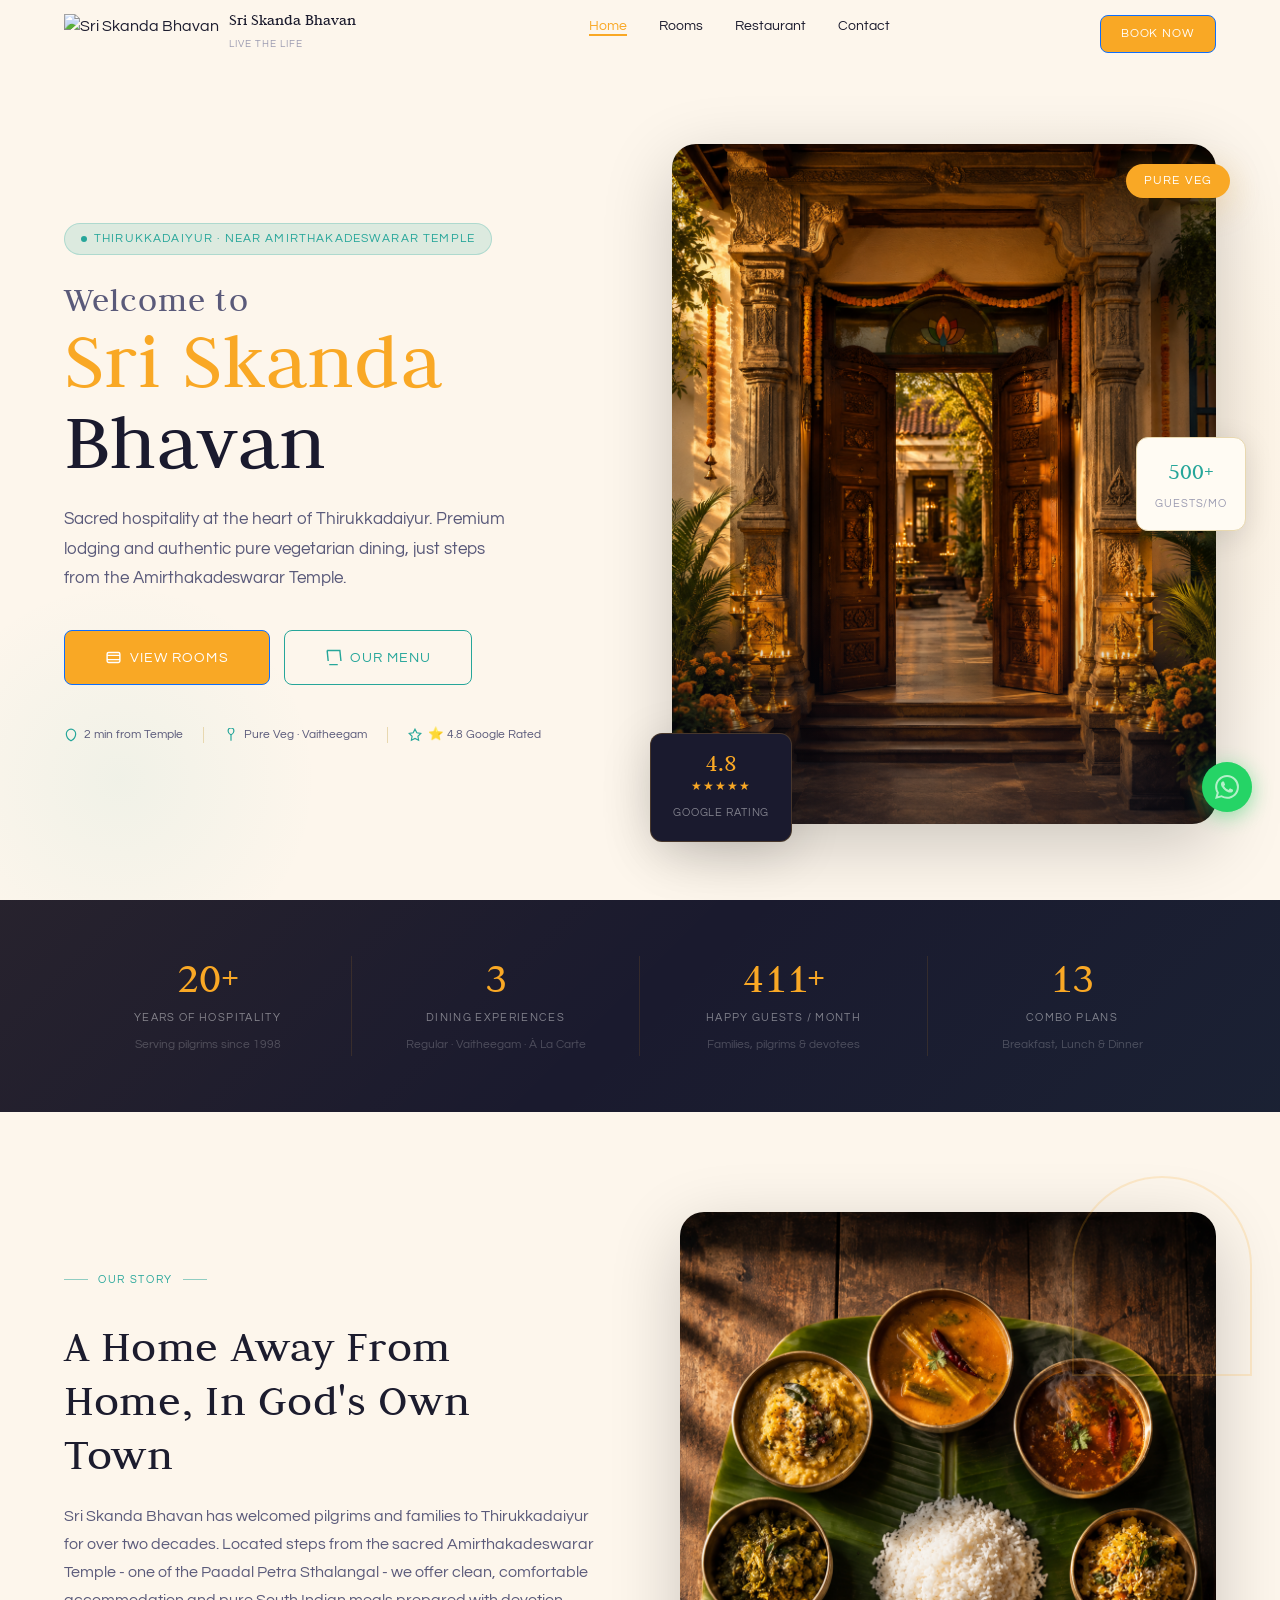
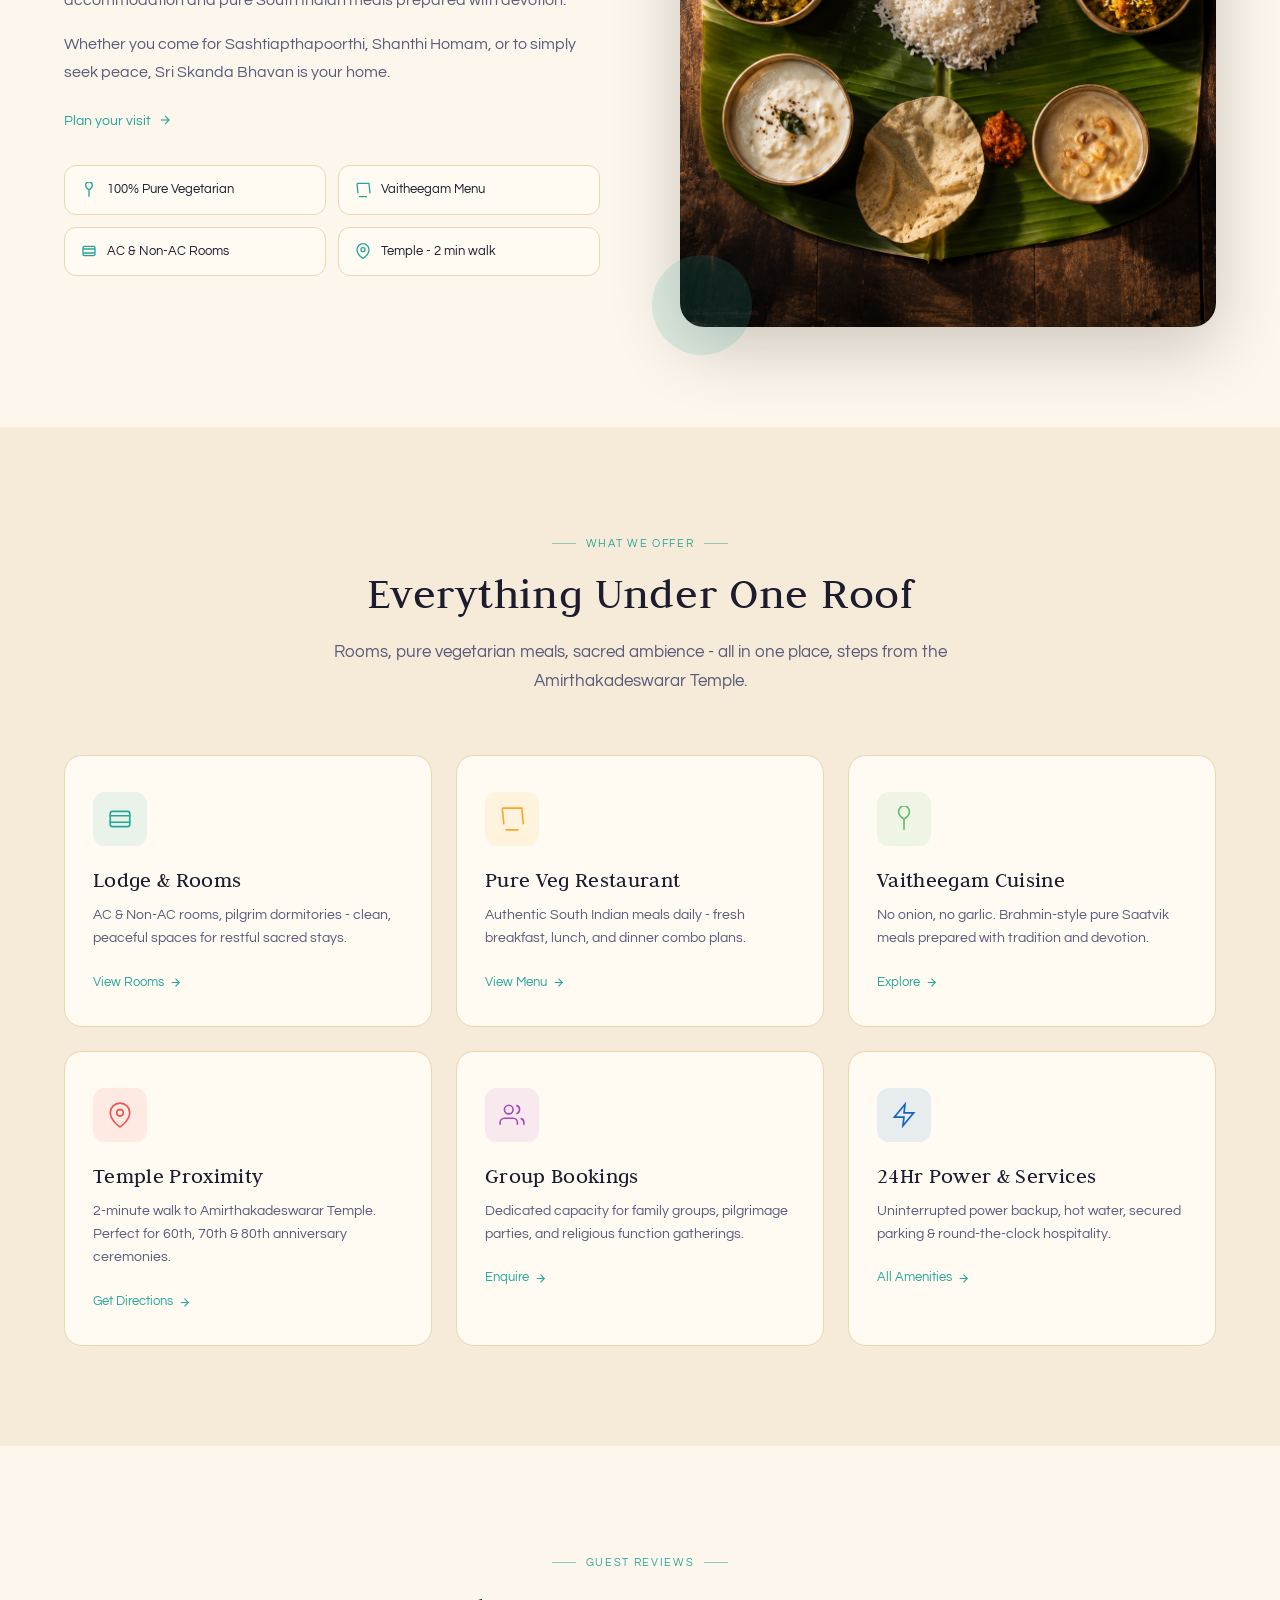
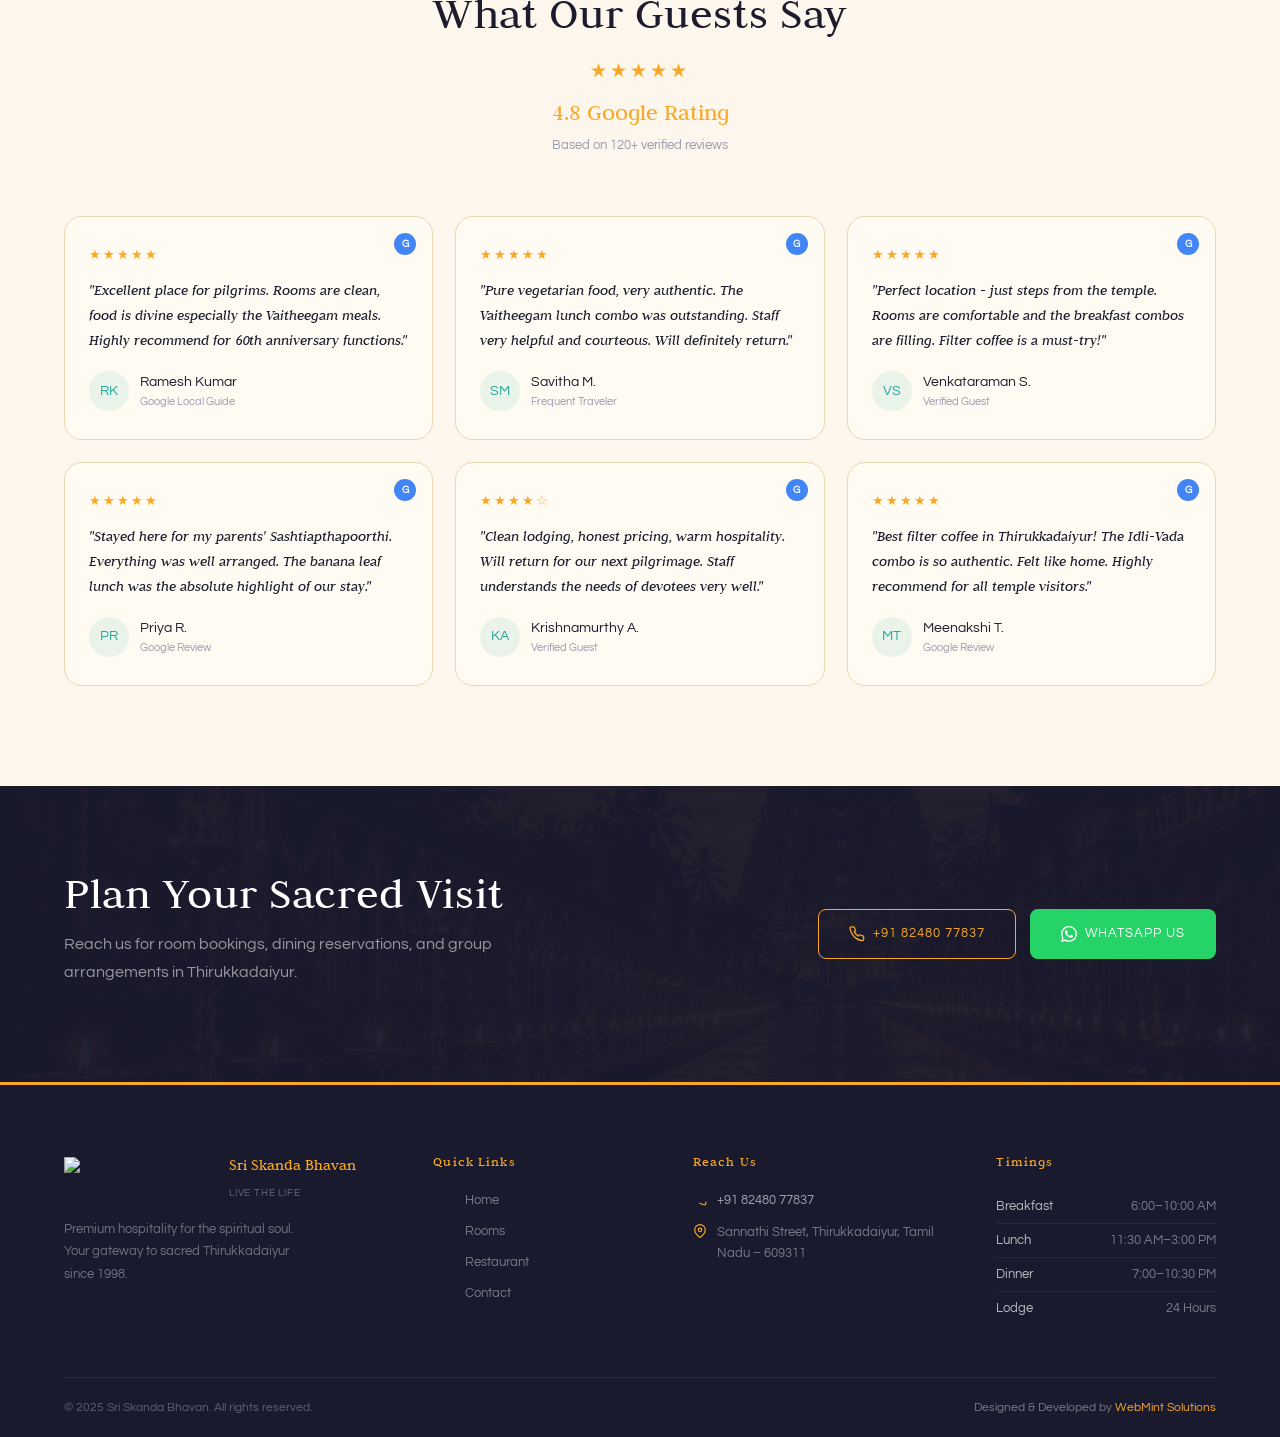
==== index.html @ 838996e5 "website dep" ====
<!DOCTYPE html>
<html lang="en">
<head>
<meta charset="UTF-8" />
<meta name="viewport" content="width=device-width, initial-scale=1.0" />
<title>Sri Skanda Bhavan Thirukkadaiyur - Hotel, Lodge & Pure Veg Restaurant</title>
<meta name="description" content="Premium hotel, lodge & authentic South Indian dining near the Amirthakadeswarar Temple, Thirukkadaiyur, Tamil Nadu. Book rooms & order meals via WhatsApp." />
<link rel="icon" href="assets/images/logo.PNG" />
<link rel="preconnect" href="https://fonts.googleapis.com" />
<link rel="preconnect" href="https://fonts.gstatic.com" crossorigin />
<link rel="stylesheet" href="https://cdn.jsdelivr.net/npm/bootstrap@5.3.3/dist/css/bootstrap.min.css" />
<link rel="stylesheet" href="css/style.css" />
</head>
<body>

<!-- ═══ NAVBAR ════════════════════════════════════════════ -->
<nav class="navbar">
  <div class="container">
    <a href="index.html" class="nav-logo">
      <img src="assets/images/logo-tsp.png" alt="Sri Skanda Bhavan" />
      <div class="nav-logo-text">
        <span class="brand">Sri Skanda Bhavan</span>
        <span class="tagline">Live the Life</span>
      </div>
    </a>
    <ul class="nav-links">
      <li><a href="index.html" class="active">Home</a></li>
      <li><a href="rooms.html">Rooms</a></li>
      <li><a href="restaurant.html">Restaurant</a></li>
      <li><a href="contact.html">Contact</a></li>
    </ul>
    <a href="contact.html" class="btn btn-primary nav-cta btn-sm">Book Now</a>
    <div class="nav-ham" role="button" aria-label="Menu">
      <span></span><span></span><span></span>
    </div>
  </div>
</nav>
<div class="nav-overlay"></div>
<div class="nav-drawer">
  <span class="nav-drawer-close">✕</span>
  <nav class="drawer-links">
    <a href="index.html">Home</a>
    <a href="rooms.html">Rooms</a>
    <a href="restaurant.html">Restaurant</a>
    <a href="contact.html">Contact</a>
  </nav>
  <div class="drawer-cta">
    <a href="contact.html" class="btn btn-primary">Book Now</a>
  </div>
</div>

<!-- ═══ HERO ══════════════════════════════════════════════ -->
<section class="hero-home">
  <div class="container">
    <div class="hero-text reveal-left">
      <div class="micro-pill">
        <span class="micro-pill-dot"></span>
        Thirukkadaiyur · Near Amirthakadeswarar Temple
      </div>
      <h1>
        <span class="hero-hl hero-hl-1">Welcome to</span>
        <span class="hero-hl hero-hl-2">Sri Skanda</span>
        <span class="hero-hl hero-hl-3">Bhavan</span>
      </h1>
      <p class="hero-sub">
        Sacred hospitality at the heart of Thirukkadaiyur. Premium lodging and authentic pure vegetarian dining, just steps from the Amirthakadeswarar Temple.
      </p>
      <div class="hero-btns">
        <a href="rooms.html" class="btn btn-primary btn-lg">
          <svg width="17" height="17" viewBox="0 0 24 24" fill="none" stroke="currentColor" stroke-width="2"><path d="M2 9h20M2 15h20M5 5h14a2 2 0 0 1 2 2v10a2 2 0 0 1-2 2H5a2 2 0 0 1-2-2V7a2 2 0 0 1 2-2z"/></svg>
          View Rooms
        </a>
        <a href="restaurant.html" class="btn btn-outline-teal btn-lg">
          <svg width="17" height="17" viewBox="0 0 24 24" fill="none" stroke="currentColor" stroke-width="2"><path d="M3 2l1.5 15M3 2h18l1.5 15M6 22h12"/></svg>
          Our Menu
        </a>
      </div>
      <div class="hero-trust">
        <div class="trust-chip">
          <svg width="14" height="14" viewBox="0 0 24 24" fill="none" stroke="currentColor" stroke-width="2"><path d="M12 22s-8-4.5-8-11.8A8 8 0 0 1 12 2a8 8 0 0 1 8 8.2c0 7.3-8 11.8-8 11.8z"/></svg>
          2 min from Temple
        </div>
        <div class="trust-sep"></div>
        <div class="trust-chip">
          <svg width="14" height="14" viewBox="0 0 24 24" fill="none" stroke="currentColor" stroke-width="2"><path d="M12 22V12M12 12C12 12 7 9 7 5a5 5 0 0 1 10 0c0 4-5 7-5 7z"/></svg>
          Pure Veg · Vaitheegam
        </div>
        <div class="trust-sep"></div>
        <div class="trust-chip">
          <svg width="14" height="14" viewBox="0 0 24 24" fill="none" stroke="currentColor" stroke-width="2"><polygon points="12 2 15.09 8.26 22 9.27 17 14.14 18.18 21.02 12 17.77 5.82 21.02 7 14.14 2 9.27 8.91 8.26 12 2"/></svg>
          ⭐ 4.8 Google Rated
        </div>
      </div>
    </div>

    <div class="hero-visual reveal-right">
      <div class="hero-img-frame">
        <img src="assets/images/img-h1.png" alt="Sri Skanda Bhavan Hotel Entrance" loading="eager" />
      </div>
      <div class="hero-float-rating">
        <span class="float-rating-num">4.8</span>
        <span class="float-rating-stars">★★★★★</span>
        <span class="float-rating-label">Google Rating</span>
      </div>
      <div class="hero-float-veg">Pure Veg</div>
      <div class="hero-float-guests">
        <span class="flt-num">500+</span>
        <span class="flt-lbl">Guests/mo</span>
      </div>
    </div>
  </div>
</section>

<!-- ═══ STATS ══════════════════════════════════════════════ -->
<section class="stats-strip">
  <div class="container">
    <div class="stats-grid">
      <div class="stat-item reveal d1">
        <span class="stat-num" data-count="25" data-suffix="+">25+</span>
        <span class="stat-lbl">Years of Hospitality</span>
        <span class="stat-sub">Serving pilgrims since 1998</span>
      </div>
      <div class="stat-item reveal d2">
        <span class="stat-num">3</span>
        <span class="stat-lbl">Dining Experiences</span>
        <span class="stat-sub">Regular · Vaitheegam · À La Carte</span>
      </div>
      <div class="stat-item reveal d3">
        <span class="stat-num" data-count="500" data-suffix="+">500+</span>
        <span class="stat-lbl">Happy Guests / Month</span>
        <span class="stat-sub">Families, pilgrims & devotees</span>
      </div>
      <div class="stat-item reveal d4">
        <span class="stat-num" data-count="17" data-suffix="">17</span>
        <span class="stat-lbl">Combo Plans</span>
        <span class="stat-sub">Breakfast, Lunch & Dinner</span>
      </div>
    </div>
  </div>
</section>

<!-- ═══ ABOUT ══════════════════════════════════════════════ -->
<section class="about-home section-pad">
  <div class="container">
    <div class="about-text reveal-left">
      <div class="eyebrow">Our Story</div>
      <h2 style="margin-top:14px;">A Home Away From Home, In God's Own Town</h2>
      <p>Sri Skanda Bhavan has welcomed pilgrims and families to Thirukkadaiyur for over two decades. Located steps from the sacred Amirthakadeswarar Temple - one of the Paadal Petra Sthalangal - we offer clean, comfortable accommodation and pure South Indian meals prepared with devotion.</p>
      <p>Whether you come for Sashtiapthapoorthi, Shanthi Homam, or to simply seek peace, Sri Skanda Bhavan is your home.</p>
      <a href="contact.html" class="about-arrow-link">
        Plan your visit
        <svg width="14" height="14" viewBox="0 0 24 24" fill="none" stroke="currentColor" stroke-width="2"><line x1="5" y1="12" x2="19" y2="12"/><polyline points="12 5 19 12 12 19"/></svg>
      </a>
      <div class="about-features">
        <div class="feat-chip">
          <svg width="16" height="16" viewBox="0 0 24 24" fill="none" stroke="currentColor" stroke-width="2"><path d="M12 22V12M12 12C12 12 7 9 7 5a5 5 0 0 1 10 0c0 4-5 7-5 7z"/></svg>
          100% Pure Vegetarian
        </div>
        <div class="feat-chip">
          <svg width="16" height="16" viewBox="0 0 24 24" fill="none" stroke="currentColor" stroke-width="2"><path d="M3 2l1.5 15M3 2h18l1.5 15M6 22h12"/></svg>
          Vaitheegam Menu
        </div>
        <div class="feat-chip">
          <svg width="16" height="16" viewBox="0 0 24 24" fill="none" stroke="currentColor" stroke-width="2"><path d="M2 9h20M2 15h20M5 5h14a2 2 0 0 1 2 2v10a2 2 0 0 1-2 2H5a2 2 0 0 1-2-2V7a2 2 0 0 1 2-2z"/></svg>
          AC & Non-AC Rooms
        </div>
        <div class="feat-chip">
          <svg width="16" height="16" viewBox="0 0 24 24" fill="none" stroke="currentColor" stroke-width="2"><path d="M21 10c0 7-9 13-9 13s-9-6-9-13a9 9 0 0 1 18 0z"/><circle cx="12" cy="10" r="3"/></svg>
          Temple - 2 min walk
        </div>
      </div>
    </div>
    <div class="about-img-wrap reveal-right">
      <div class="about-arch"></div>
      <div class="about-arch-2"></div>
      <div class="about-img-inner">
        <img src="assets/images/img-h2.png" alt="Traditional South Indian Banana Leaf Meal" loading="lazy" />
      </div>
    </div>
  </div>
</section>

<!-- ═══ SERVICES ══════════════════════════════════════════ -->
<section class="services-section section-pad">
  <div class="container">
    <div class="section-hd reveal">
      <div class="eyebrow">What We Offer</div>
      <h2>Everything Under One Roof</h2>
      <p>Rooms, pure vegetarian meals, sacred ambience - all in one place, steps from the Amirthakadeswarar Temple.</p>
    </div>
    <div class="services-grid">
      <div class="svc-card reveal d1">
        <div class="svc-icon" style="background:rgba(38,166,154,0.1);">
          <svg width="26" height="26" viewBox="0 0 24 24" fill="none" stroke="#26A69A" stroke-width="1.5"><path d="M2 9h20M2 15h20M5 5h14a2 2 0 0 1 2 2v10a2 2 0 0 1-2 2H5a2 2 0 0 1-2-2V7a2 2 0 0 1 2-2z"/></svg>
        </div>
        <h4>Lodge & Rooms</h4>
        <p>AC & Non-AC rooms, pilgrim dormitories - clean, peaceful spaces for restful sacred stays.</p>
        <a href="rooms.html" class="svc-link">View Rooms <svg width="13" height="13" viewBox="0 0 24 24" fill="none" stroke="currentColor" stroke-width="2"><line x1="5" y1="12" x2="19" y2="12"/><polyline points="12 5 19 12 12 19"/></svg></a>
      </div>
      <div class="svc-card reveal d2">
        <div class="svc-icon" style="background:rgba(249,168,37,0.1);">
          <svg width="26" height="26" viewBox="0 0 24 24" fill="none" stroke="#F9A825" stroke-width="1.5"><path d="M3 2l1.5 15M3 2h18l1.5 15M6 22h12"/></svg>
        </div>
        <h4>Pure Veg Restaurant</h4>
        <p>Authentic South Indian meals daily - fresh breakfast, lunch, and dinner combo plans.</p>
        <a href="restaurant.html" class="svc-link">View Menu <svg width="13" height="13" viewBox="0 0 24 24" fill="none" stroke="currentColor" stroke-width="2"><line x1="5" y1="12" x2="19" y2="12"/><polyline points="12 5 19 12 12 19"/></svg></a>
      </div>
      <div class="svc-card reveal d3">
        <div class="svc-icon" style="background:rgba(102,187,106,0.1);">
          <svg width="26" height="26" viewBox="0 0 24 24" fill="none" stroke="#66BB6A" stroke-width="1.5"><path d="M12 22V12M12 12C12 12 7 9 7 5a5 5 0 0 1 10 0c0 4-5 7-5 7z"/></svg>
        </div>
        <h4>Vaitheegam Cuisine</h4>
        <p>No onion, no garlic. Brahmin-style pure Saatvik meals prepared with tradition and devotion.</p>
        <a href="restaurant.html" class="svc-link">Explore <svg width="13" height="13" viewBox="0 0 24 24" fill="none" stroke="currentColor" stroke-width="2"><line x1="5" y1="12" x2="19" y2="12"/><polyline points="12 5 19 12 12 19"/></svg></a>
      </div>
      <div class="svc-card reveal d1">
        <div class="svc-icon" style="background:rgba(239,83,80,0.1);">
          <svg width="26" height="26" viewBox="0 0 24 24" fill="none" stroke="#EF5350" stroke-width="1.5"><path d="M21 10c0 7-9 13-9 13s-9-6-9-13a9 9 0 0 1 18 0z"/><circle cx="12" cy="10" r="3"/></svg>
        </div>
        <h4>Temple Proximity</h4>
        <p>2-minute walk to Amirthakadeswarar Temple. Perfect for 60th, 70th & 80th anniversary ceremonies.</p>
        <a href="contact.html" class="svc-link">Get Directions <svg width="13" height="13" viewBox="0 0 24 24" fill="none" stroke="currentColor" stroke-width="2"><line x1="5" y1="12" x2="19" y2="12"/><polyline points="12 5 19 12 12 19"/></svg></a>
      </div>
      <div class="svc-card reveal d2">
        <div class="svc-icon" style="background:rgba(171,71,188,0.1);">
          <svg width="26" height="26" viewBox="0 0 24 24" fill="none" stroke="#AB47BC" stroke-width="1.5"><path d="M17 21v-2a4 4 0 0 0-4-4H5a4 4 0 0 0-4 4v2"/><circle cx="9" cy="7" r="4"/><path d="M23 21v-2a4 4 0 0 0-3-3.87M16 3.13a4 4 0 0 1 0 7.75"/></svg>
        </div>
        <h4>Group Bookings</h4>
        <p>Dedicated capacity for family groups, pilgrimage parties, and religious function gatherings.</p>
        <a href="contact.html" class="svc-link">Enquire <svg width="13" height="13" viewBox="0 0 24 24" fill="none" stroke="currentColor" stroke-width="2"><line x1="5" y1="12" x2="19" y2="12"/><polyline points="12 5 19 12 12 19"/></svg></a>
      </div>
      <div class="svc-card reveal d3">
        <div class="svc-icon" style="background:rgba(21,101,192,0.1);">
          <svg width="26" height="26" viewBox="0 0 24 24" fill="none" stroke="#1565C0" stroke-width="1.5"><polygon points="13 2 3 14 12 14 11 22 21 10 12 10 13 2"/></svg>
        </div>
        <h4>24Hr Power & Services</h4>
        <p>Uninterrupted power backup, hot water, secured parking & round-the-clock hospitality.</p>
        <a href="rooms.html#amenities" class="svc-link">All Amenities <svg width="13" height="13" viewBox="0 0 24 24" fill="none" stroke="currentColor" stroke-width="2"><line x1="5" y1="12" x2="19" y2="12"/><polyline points="12 5 19 12 12 19"/></svg></a>
      </div>
    </div>
  </div>
</section>

<!-- ═══ REVIEWS ════════════════════════════════════════════ -->
<section class="reviews-section section-pad">
  <div class="container">
    <div class="section-hd reveal">
      <div class="eyebrow">Guest Reviews</div>
      <h2>What Our Guests Say</h2>
      <div class="agg-block">
        <span class="agg-stars">★★★★★</span>
        <span class="agg-score">4.8 Google Rating</span>
        <div class="agg-count">Based on 120+ verified reviews</div>
      </div>
    </div>
    <div class="reviews-grid">
      <div class="review-card reveal d1">
        <div class="review-g">G</div>
        <div class="review-stars">★★★★★</div>
        <p class="review-quote">"Excellent place for pilgrims. Rooms are clean, food is divine especially the Vaitheegam meals. Highly recommend for 60th anniversary functions."</p>
        <div class="reviewer"><div class="rev-av">RK</div><div><div class="rev-name">Ramesh Kumar</div><div class="rev-meta">Google Local Guide</div></div></div>
      </div>
      <div class="review-card reveal d2">
        <div class="review-g">G</div>
        <div class="review-stars">★★★★★</div>
        <p class="review-quote">"Pure vegetarian food, very authentic. The Vaitheegam lunch combo was outstanding. Staff very helpful and courteous. Will definitely return."</p>
        <div class="reviewer"><div class="rev-av">SM</div><div><div class="rev-name">Savitha M.</div><div class="rev-meta">Frequent Traveler</div></div></div>
      </div>
      <div class="review-card reveal d3">
        <div class="review-g">G</div>
        <div class="review-stars">★★★★★</div>
        <p class="review-quote">"Perfect location - just steps from the temple. Rooms are comfortable and the breakfast combos are filling. Filter coffee is a must-try!"</p>
        <div class="reviewer"><div class="rev-av">VS</div><div><div class="rev-name">Venkataraman S.</div><div class="rev-meta">Verified Guest</div></div></div>
      </div>
      <div class="review-card reveal d1">
        <div class="review-g">G</div>
        <div class="review-stars">★★★★★</div>
        <p class="review-quote">"Stayed here for my parents' Sashtiapthapoorthi. Everything was well arranged. The banana leaf lunch was the absolute highlight of our stay."</p>
        <div class="reviewer"><div class="rev-av">PR</div><div><div class="rev-name">Priya R.</div><div class="rev-meta">Google Review</div></div></div>
      </div>
      <div class="review-card reveal d2">
        <div class="review-g">G</div>
        <div class="review-stars">★★★★☆</div>
        <p class="review-quote">"Clean lodging, honest pricing, warm hospitality. Will return for our next pilgrimage. Staff understands the needs of devotees very well."</p>
        <div class="reviewer"><div class="rev-av">KA</div><div><div class="rev-name">Krishnamurthy A.</div><div class="rev-meta">Verified Guest</div></div></div>
      </div>
      <div class="review-card reveal d3">
        <div class="review-g">G</div>
        <div class="review-stars">★★★★★</div>
        <p class="review-quote">"Best filter coffee in Thirukkadaiyur! The Idli-Vada combo is so authentic. Felt like home. Highly recommend for all temple visitors."</p>
        <div class="reviewer"><div class="rev-av">MT</div><div><div class="rev-name">Meenakshi T.</div><div class="rev-meta">Google Review</div></div></div>
      </div>
    </div>
  </div>
</section>

<!-- ═══ CTA BANNER ════════════════════════════════════════ -->
<section class="cta-banner">
  <div class="container">
    <div class="reveal-left">
      <h2>Plan Your Sacred Visit</h2>
      <p>Reach us for room bookings, dining reservations, and group arrangements in Thirukkadaiyur.</p>
    </div>
    <div class="cta-btns reveal-right">
      <a href="tel:+918248077837" class="btn btn-outline-gold">
        <svg width="16" height="16" viewBox="0 0 24 24" fill="none" stroke="currentColor" stroke-width="2"><path d="M22 16.92v3a2 2 0 0 1-2.18 2 19.79 19.79 0 0 1-8.63-3.07A19.5 19.5 0 0 1 4.69 12 19.79 19.79 0 0 1 1.61 3.44 2 2 0 0 1 3.6 1.27h3a2 2 0 0 1 2 1.72c.127.96.361 1.903.7 2.81a2 2 0 0 1-.45 2.11L7.91 8.86a16 16 0 0 0 6 6l.91-.91a2 2 0 0 1 2.11-.45c.907.339 1.85.573 2.81.7a2 2 0 0 1 1.72 2.04z"/></svg>
        +91 82480 77837
      </a>
      <a href="https://wa.me/918248077837?text=Hi%20Sri%20Skanda%20Bhavan!%20I%20would%20like%20to%20enquire%20about%20your%20services." target="_blank" class="btn btn-whatsapp">
        <svg width="16" height="16" viewBox="0 0 24 24" fill="currentColor"><path d="M17.472 14.382c-.297-.149-1.758-.867-2.03-.967-.273-.099-.471-.148-.67.15-.197.297-.767.966-.94 1.164-.173.199-.347.223-.644.075-.297-.15-1.255-.463-2.39-1.475-.883-.788-1.48-1.761-1.653-2.059-.173-.297-.018-.458.13-.606.134-.133.298-.347.446-.52.149-.174.198-.298.298-.497.099-.198.05-.371-.025-.52-.075-.149-.669-1.612-.916-2.207-.242-.579-.487-.5-.669-.51-.173-.008-.371-.01-.57-.01-.198 0-.52.074-.792.372-.272.297-1.04 1.016-1.04 2.479 0 1.462 1.065 2.875 1.213 3.074.149.198 2.096 3.2 5.077 4.487.709.306 1.262.489 1.694.625.712.227 1.36.195 1.871.118.571-.085 1.758-.719 2.006-1.413.248-.694.248-1.289.173-1.413-.074-.124-.272-.198-.57-.347m-5.421 7.403h-.004a9.87 9.87 0 0 1-5.031-1.378l-.361-.214-3.741.982.998-3.648-.235-.374a9.86 9.86 0 0 1-1.51-5.26c.001-5.45 4.436-9.884 9.888-9.884 2.64 0 5.122 1.03 6.988 2.898a9.825 9.825 0 0 1 2.893 6.994c-.003 5.45-4.437 9.884-9.885 9.884m8.413-18.297A11.815 11.815 0 0 0 12.05 0C5.495 0 .16 5.335.157 11.892c0 2.096.547 4.142 1.588 5.945L.057 24l6.305-1.654a11.882 11.882 0 0 0 5.683 1.448h.005c6.554 0 11.89-5.335 11.893-11.893a11.821 11.821 0 0 0-3.48-8.413Z"/></svg>
        WhatsApp Us
      </a>
    </div>
  </div>
</section>

<!-- ═══ FOOTER ═════════════════════════════════════════════ -->
<footer class="footer">
  <div class="container">
    <div class="footer-body">
      <div class="footer-brand">
        <div class="f-logo">
          <img src="assets/images/logo-tsp.png" alt="Sri Skanda Bhavan" />
          <div><span class="brand">Sri Skanda Bhavan</span><span class="tagline">Live the Life</span></div>
        </div>
        <p>Premium hospitality for the spiritual soul. Your gateway to sacred Thirukkadaiyur since 1998.</p>
      </div>
      <div class="footer-col">
        <h5>Quick Links</h5>
        <ul>
          <li><a href="index.html">Home</a></li>
          <li><a href="rooms.html">Rooms</a></li>
          <li><a href="restaurant.html">Restaurant</a></li>
          <li><a href="contact.html">Contact</a></li>
        </ul>
      </div>
      <div class="footer-col">
        <h5>Reach Us</h5>
        <div class="f-contact-item">
          <svg width="14" height="14" viewBox="0 0 24 24" fill="none" stroke="currentColor" stroke-width="2"><path d="M22 16.92v3a2 2 0 0 1-2.18 2 19.79 19.79 0 0 1-8.63-3.07"/></svg>
          <a href="tel:+918248077837" style="color:rgba(255,255,255,0.6)">+91 82480 77837</a>
        </div>
        <div class="f-contact-item">
          <svg width="14" height="14" viewBox="0 0 24 24" fill="none" stroke="currentColor" stroke-width="2"><path d="M21 10c0 7-9 13-9 13s-9-6-9-13a9 9 0 0 1 18 0z"/><circle cx="12" cy="10" r="3"/></svg>
          Sannathi Street, Thirukkadaiyur, Tamil Nadu – 609311
        </div>
      </div>
      <div class="footer-col">
        <h5>Timings</h5>
        <div class="f-timing-row"><span class="meal">Breakfast</span><span>6:00–10:00 AM</span></div>
        <div class="f-timing-row"><span class="meal">Lunch</span><span>11:30 AM–3:00 PM</span></div>
        <div class="f-timing-row"><span class="meal">Dinner</span><span>7:00–10:30 PM</span></div>
        <div class="f-timing-row"><span class="meal">Lodge</span><span>24 Hours</span></div>
      </div>
    </div>
    <div class="footer-bottom">
      <span>© 2025 Sri Skanda Bhavan. All rights reserved.</span>
      <span class="wm">Designed &amp; Developed by <strong>WebMint Solutions</strong></span>
    </div>
  </div>
</footer>

<button class="btt" aria-label="Back to top">
  <svg width="18" height="18" viewBox="0 0 24 24" fill="none" stroke="currentColor" stroke-width="2.5"><polyline points="18 15 12 9 6 15"/></svg>
</button>
<a class="float-wa" href="https://wa.me/918248077837" target="_blank" aria-label="WhatsApp">
  <svg width="24" height="24" viewBox="0 0 24 24" fill="currentColor"><path d="M17.472 14.382c-.297-.149-1.758-.867-2.03-.967-.273-.099-.471-.148-.67.15-.197.297-.767.966-.94 1.164-.173.199-.347.223-.644.075-.297-.15-1.255-.463-2.39-1.475-.883-.788-1.48-1.761-1.653-2.059-.173-.297-.018-.458.13-.606.134-.133.298-.347.446-.52.149-.174.198-.298.298-.497.099-.198.05-.371-.025-.52-.075-.149-.669-1.612-.916-2.207-.242-.579-.487-.5-.669-.51-.173-.008-.371-.01-.57-.01-.198 0-.52.074-.792.372-.272.297-1.04 1.016-1.04 2.479 0 1.462 1.065 2.875 1.213 3.074.149.198 2.096 3.2 5.077 4.487.709.306 1.262.489 1.694.625.712.227 1.36.195 1.871.118.571-.085 1.758-.719 2.006-1.413.248-.694.248-1.289.173-1.413-.074-.124-.272-.198-.57-.347m-5.421 7.403h-.004a9.87 9.87 0 0 1-5.031-1.378l-.361-.214-3.741.982.998-3.648-.235-.374a9.86 9.86 0 0 1-1.51-5.26c.001-5.45 4.436-9.884 9.888-9.884 2.64 0 5.122 1.03 6.988 2.898a9.825 9.825 0 0 1 2.893 6.994c-.003 5.45-4.437 9.884-9.885 9.884m8.413-18.297A11.815 11.815 0 0 0 12.05 0C5.495 0 .16 5.335.157 11.892c0 2.096.547 4.142 1.588 5.945L.057 24l6.305-1.654a11.882 11.882 0 0 0 5.683 1.448h.005c6.554 0 11.89-5.335 11.893-11.893a11.821 11.821 0 0 0-3.48-8.413Z"/></svg>
</a>
<div class="lightbox"><span class="lightbox-close">✕</span><img src="" alt="" /></div>
<script src="https://cdn.jsdelivr.net/npm/bootstrap@5.3.3/dist/js/bootstrap.bundle.min.js"></script>
<script src="js/main.js"></script>
</body>
</html>
---- css/style.css ----
/* ============================================================
   SRI SKANDA BHAVAN — Pro Level Stylesheet v2
   WebMint Solutions, Tiruppur
   Fonts: Judson (headings) + Questrial (body)
   ============================================================ */

@import url('https://fonts.googleapis.com/css2?family=Judson:ital,wght@0,400;0,700;1,400&family=Questrial&display=swap');

/* ── DESIGN TOKENS ─────────────────────────────────────────── */
:root {
  --gold:        #F9A825;
  --gold-dark:   #C8840A;
  --gold-light:  #FFF8E1;
  --gold-glow:   rgba(249,168,37,0.18);
  --teal:        #26A69A;
  --teal-dark:   #1A7A70;
  --teal-light:  #E0F2F1;
  --teal-glow:   rgba(38,166,154,0.15);
  --coral:       #EF5350;
  --purple:      #AB47BC;
  --blue:        #1565C0;
  --green:       #66BB6A;
  --navy:        #1A1A2E;
  --navy-mid:    #24243E;
  --navy-card:   #2C2C4A;
  --cream:       #FDF6EC;
  --cream-dark:  #F5EBD8;
  --card-bg:     #FFFBF3;
  --white:       #FFFFFF;
  --text-dark:   #1C1C2E;
  --text-mid:    #5A5A7A;
  --text-light:  #9A9AB0;
  --divider:     #E8D8B0;
  --whatsapp:    #25D366;

  --font-h: 'Judson', Georgia, serif;
  --font-b: 'Questrial', Arial, sans-serif;

  --r-sm: 8px;
  --r-md: 12px;
  --r-lg: 18px;
  --r-xl: 24px;
  --sh-sm: 0 2px 14px rgba(0,0,0,0.07);
  --sh-md: 0 6px 30px rgba(0,0,0,0.11);
  --sh-lg: 0 12px 50px rgba(0,0,0,0.15);
  --sh-xl: 0 20px 70px rgba(0,0,0,0.20);
  --sh-gold: 0 8px 32px rgba(249,168,37,0.25);
  --sh-teal: 0 8px 32px rgba(38,166,154,0.20);

  --ease: cubic-bezier(0.4, 0, 0.2, 1);
  --ease-out: cubic-bezier(0, 0, 0.2, 1);
  --dur: 0.28s;
  --nav-h: 68px;
}

/* ── RESET ─────────────────────────────────────────────────── */
*, *::before, *::after { box-sizing: border-box; margin: 0; padding: 0; }
html { scroll-behavior: smooth; font-size: 16px; -webkit-font-smoothing: antialiased; }
body { font-family: var(--font-b); background: var(--cream); color: var(--text-dark); line-height: 1.6; overflow-x: hidden; }
img  { display: block; width: 100%; height: 100%; object-fit: cover; }
a    { text-decoration: none; color: inherit; }
ul   { list-style: none; }
button { cursor: pointer; border: none; background: none; font-family: var(--font-b); }
input, select, textarea { font-family: var(--font-b); }
::selection { background: var(--gold); color: var(--white); }

/* ── TYPOGRAPHY ────────────────────────────────────────────── */
h1,h2,h3,h4,h5 { font-family: var(--font-h); font-weight: 400; line-height: 1.18; letter-spacing: 0.015em; color: var(--text-dark); }
h1 { font-size: clamp(2.4rem, 5.5vw, 4.4rem); }
h2 { font-size: clamp(1.9rem, 3.6vw, 2.9rem); }
h3 { font-size: clamp(1.3rem, 2.4vw, 1.85rem); }
h4 { font-size: clamp(1.05rem, 1.8vw, 1.35rem); }
p  { font-family: var(--font-b); line-height: 1.76; color: var(--text-mid); }
.italic { font-style: italic; }

/* ── LAYOUT HELPERS ────────────────────────────────────────── */
.container { width: 100%; max-width: 1200px; margin: 0 auto; padding: 0 24px; }
@media (min-width:1400px) { .container { max-width: 1360px; } }
.section-pad    { padding: 100px 0; }
.section-pad-sm { padding: 64px 0; }
.text-center { text-align: center; }
.text-gold   { color: var(--gold) !important; }
.text-teal   { color: var(--teal) !important; }
.text-white  { color: var(--white) !important; }
.d-flex { display: flex; }
.align-center { align-items: center; }
.justify-center { justify-content: center; }
.gap-3  { gap: 12px; }
.gap-4  { gap: 16px; }
.flex-wrap { flex-wrap: wrap; }
.mt-2 { margin-top: 8px; }
.mt-4 { margin-top: 16px; }
.mt-6 { margin-top: 24px; }
.mt-8 { margin-top: 32px; }
.mb-2 { margin-bottom: 8px; }
.mb-4 { margin-bottom: 16px; }
.mb-8 { margin-bottom: 32px; }
@media (max-width:576px) { .section-pad { padding: 64px 0; } .container { padding: 0 16px; } }

/* ── SECTION EYEBROW ───────────────────────────────────────── */
.eyebrow {
  display: inline-flex;
  align-items: center;
  gap: 10px;
  font-family: var(--font-b);
  font-size: 0.7rem;
  letter-spacing: 0.15em;
  text-transform: uppercase;
  color: var(--teal);
}
.eyebrow::before, .eyebrow::after {
  content: '';
  display: block;
  width: 24px;
  height: 1px;
  background: var(--teal);
  opacity: 0.5;
}

/* ── SECTION HEADER ────────────────────────────────────────── */
.section-hd {
  text-align: center;
  max-width: 640px;
  margin: 0 auto 60px;
}
.section-hd .eyebrow { justify-content: center; margin-bottom: 14px; }
.section-hd h2 { margin-bottom: 16px; }
.section-hd p  { font-size: 1.04rem; }

/* ── BUTTONS ───────────────────────────────────────────────── */
.btn {
  display: inline-flex;
  align-items: center;
  gap: 8px;
  font-family: var(--font-b);
  font-size: 0.82rem;
  letter-spacing: 0.075em;
  text-transform: uppercase;
  padding: 14px 30px;
  border-radius: var(--r-sm);
  transition: transform var(--dur) var(--ease), box-shadow var(--dur) var(--ease), background var(--dur);
  white-space: nowrap;
  position: relative;
  overflow: hidden;
}
.btn::after {
  content: '';
  position: absolute;
  inset: 0;
  background: rgba(255,255,255,0.12);
  opacity: 0;
  transition: opacity 0.2s;
}
.btn:hover::after { opacity: 1; }
.btn:active { transform: scale(0.97) !important; }

.btn-primary { background: var(--gold); color: var(--white); }
.btn-primary:hover { background: var(--gold-dark); transform: translateY(-2px); box-shadow: var(--sh-gold); }

.btn-teal { background: var(--teal); color: var(--white); }
.btn-teal:hover { background: var(--teal-dark); transform: translateY(-2px); box-shadow: var(--sh-teal); }

.btn-outline-gold { background: transparent; border: 1.5px solid var(--gold); color: var(--gold); }
.btn-outline-gold:hover { background: var(--gold); color: var(--white); transform: translateY(-2px); }

.btn-outline-teal { background: transparent; border: 1.5px solid var(--teal); color: var(--teal); }
.btn-outline-teal:hover { background: var(--teal); color: var(--white); transform: translateY(-2px); }

.btn-outline-white { background: transparent; border: 1.5px solid rgba(255,255,255,0.5); color: var(--white); }
.btn-outline-white:hover { background: rgba(255,255,255,0.12); border-color: var(--white); }

.btn-whatsapp { background: var(--whatsapp); color: var(--white); }
.btn-whatsapp:hover { background: #1DA851; transform: translateY(-2px); box-shadow: 0 6px 24px rgba(37,211,102,0.38); }

.btn-sm { padding: 9px 20px; font-size: 0.75rem; }
.btn-lg { padding: 16px 40px; font-size: 0.88rem; }

/* ── CARDS ─────────────────────────────────────────────────── */
.card {
  background: var(--card-bg);
  border: 1px solid var(--divider);
  border-radius: var(--r-lg);
  overflow: hidden;
  transition: transform var(--dur) var(--ease), box-shadow var(--dur) var(--ease), border-color var(--dur);
}
.card:hover { transform: translateY(-6px); box-shadow: var(--sh-lg); border-color: var(--gold); }

/* ── NAVBAR ────────────────────────────────────────────────── */
.navbar {
  position: fixed;
  top: 0; left: 0; right: 0;
  height: var(--nav-h);
  background: rgba(253,246,236,0.92);
  backdrop-filter: blur(18px);
  -webkit-backdrop-filter: blur(18px);
  border-bottom: 1px solid transparent;
  z-index: 1000;
  transition: border-color 0.3s, box-shadow 0.3s;
}
.navbar.scrolled {
  border-bottom-color: var(--divider);
  box-shadow: var(--sh-sm);
}
.navbar .container { height: 100%; display: flex; align-items: center; justify-content: space-between; }

.nav-logo { display: flex; align-items: center; gap: 10px; text-decoration: none; }
.nav-logo img { height: 40px; width: auto; object-fit: contain; }
.nav-logo-text .brand  { font-family: var(--font-h); font-size: 1rem; color: var(--text-dark); display: block; line-height: 1.2; }
.nav-logo-text .tagline{ font-family: var(--font-b); font-size: 0.6rem; color: var(--text-light); letter-spacing: 0.1em; text-transform: uppercase; }

.nav-links { display: flex; align-items: center; gap: 32px; }
.nav-links a {
  font-family: var(--font-b);
  font-size: 0.875rem;
  color: var(--text-dark);
  position: relative;
  padding-bottom: 3px;
  transition: color 0.2s;
}
.nav-links a::after {
  content: '';
  position: absolute;
  bottom: 0; left: 50%;
  transform: translateX(-50%);
  width: 0; height: 1.5px;
  background: var(--gold);
  transition: width 0.25s var(--ease);
}
.nav-links a:hover { color: var(--gold); }
.nav-links a:hover::after, .nav-links a.active::after { width: 100%; }
.nav-links a.active { color: var(--gold); }

.nav-cta { margin-left: 8px; }

.nav-ham { display: none; flex-direction: column; gap: 5px; width: 26px; cursor: pointer; }
.nav-ham span { display: block; height: 2px; background: var(--text-dark); border-radius: 2px; transition: transform 0.3s, opacity 0.3s; transform-origin: center; }
.nav-ham.open span:nth-child(1) { transform: rotate(45deg) translate(5px, 5px); }
.nav-ham.open span:nth-child(2) { opacity: 0; transform: scaleX(0); }
.nav-ham.open span:nth-child(3) { transform: rotate(-45deg) translate(5px, -5px); }

/* Drawer */
.nav-drawer {
  position: fixed;
  top: 0; right: -100%;
  width: min(340px, 88vw);
  height: 100vh;
  background: var(--cream);
  box-shadow: -6px 0 48px rgba(0,0,0,0.18);
  z-index: 1100;
  transition: right 0.38s cubic-bezier(0.4,0,0.2,1);
  display: flex; flex-direction: column;
  padding: 78px 32px 40px;
}
.nav-drawer.open { right: 0; }
.nav-drawer-close {
  position: absolute; top: 22px; right: 22px;
  font-size: 1.4rem; cursor: pointer; color: var(--text-dark); line-height: 1;
  width: 36px; height: 36px;
  display: flex; align-items: center; justify-content: center;
  border-radius: 50%;
  transition: background 0.2s;
}
.nav-drawer-close:hover { background: rgba(0,0,0,0.06); }
.drawer-links a {
  font-family: var(--font-b); font-size: 1.1rem; color: var(--text-dark);
  padding: 16px 0; display: block;
  border-bottom: 1px solid var(--divider); transition: color 0.2s, padding-left 0.2s;
}
.drawer-links a:hover, .drawer-links a.active { color: var(--gold); padding-left: 6px; }
.drawer-links a:last-child { border-bottom: none; }
.drawer-cta { margin-top: 32px; }
.drawer-cta .btn { width: 100%; justify-content: center; }

.nav-overlay {
  position: fixed; inset: 0;
  background: rgba(0,0,0,0.45);
  z-index: 1050; opacity: 0; pointer-events: none;
  transition: opacity 0.3s; backdrop-filter: blur(4px);
}
.nav-overlay.open { opacity: 1; pointer-events: all; }

@media (max-width: 991px) {
  .nav-links, .nav-cta { display: none; }
  .nav-ham { display: flex; }
}

/* ── HERO HOME ─────────────────────────────────────────────── */
.hero-home {
  min-height: 100vh;
  padding-top: var(--nav-h);
  background: var(--cream);
  display: flex; align-items: center;
  position: relative; overflow: hidden;
}
/* Background decorative arch SVG */
.hero-home::before {
  content: '';
  position: absolute;
  right: -120px; top: 50%;
  transform: translateY(-50%);
  width: 700px; height: 700px;
  background: radial-gradient(ellipse at center, rgba(249,168,37,0.07) 0%, transparent 70%);
  pointer-events: none;
}
.hero-home::after {
  content: '';
  position: absolute;
  left: -80px; bottom: -80px;
  width: 400px; height: 400px;
  background: radial-gradient(ellipse at center, rgba(38,166,154,0.06) 0%, transparent 70%);
  pointer-events: none;
}
.hero-home .container {
  display: grid;
  grid-template-columns: 1fr 1fr;
  gap: 64px; align-items: center;
  padding-top: 52px; padding-bottom: 52px;
  position: relative; z-index: 1;
}

.hero-text .micro-pill {
  display: inline-flex; align-items: center; gap: 7px;
  background: var(--teal-glow);
  border: 1px solid rgba(38,166,154,0.25);
  border-radius: 30px;
  padding: 6px 16px;
  font-size: 0.72rem;
  letter-spacing: 0.1em;
  text-transform: uppercase;
  color: var(--teal);
  margin-bottom: 24px;
}
.micro-pill-dot {
  width: 6px; height: 6px;
  border-radius: 50%;
  background: var(--teal);
  animation: pulse-dot 2s infinite;
}
@keyframes pulse-dot {
  0%,100% { opacity: 1; transform: scale(1); }
  50%      { opacity: 0.5; transform: scale(0.7); }
}

.hero-hl { display: block; }
.hero-hl-1 { font-family: var(--font-h); font-size: clamp(1.5rem, 3vw, 2.2rem); color: var(--text-mid); }
.hero-hl-2 { font-family: var(--font-h); font-size: clamp(3rem, 6.5vw, 5.4rem); color: var(--gold); line-height: 0.95; }
.hero-hl-3 { font-family: var(--font-h); font-size: clamp(3rem, 6.5vw, 5.4rem); color: var(--navy); line-height: 1.0; }

.hero-sub { font-size: 1.05rem; max-width: 460px; margin: 22px 0 36px; line-height: 1.76; }
.hero-btns { display: flex; gap: 14px; flex-wrap: wrap; margin-bottom: 40px; }

.hero-trust { display: flex; align-items: center; gap: 20px; flex-wrap: wrap; }
.trust-chip {
  display: flex; align-items: center; gap: 6px;
  font-size: 0.78rem; color: var(--text-mid);
}
.trust-chip svg { color: var(--teal); flex-shrink: 0; }
.trust-sep { width: 1px; height: 16px; background: var(--divider); }

/* Hero Visual */
.hero-visual { position: relative; }
.hero-img-frame {
  border-radius: var(--r-xl);
  overflow: hidden;
  aspect-ratio: 4/5;
  box-shadow: var(--sh-xl);
  position: relative;
}
.hero-img-frame img { width: 100%; height: 100%; object-fit: cover; }
.hero-img-frame::after {
  content: '';
  position: absolute; inset: 0;
  background: linear-gradient(to bottom, transparent 60%, rgba(26,26,46,0.35) 100%);
}

.hero-float-rating {
  position: absolute; bottom: -18px; left: -22px;
  background: var(--navy);
  border-radius: var(--r-md);
  padding: 16px 22px;
  box-shadow: var(--sh-lg);
  z-index: 2;
  text-align: center;
  border: 1px solid rgba(249,168,37,0.2);
}
.float-rating-num  { font-family: var(--font-h); font-size: 1.6rem; color: var(--gold); display: block; line-height: 1; }
.float-rating-stars{ font-size: 0.78rem; color: var(--gold); letter-spacing: 1px; display: block; margin: 2px 0; }
.float-rating-label{ font-size: 0.68rem; color: rgba(255,255,255,0.45); text-transform: uppercase; letter-spacing: 0.08em; }

.hero-float-veg {
  position: absolute; top: 20px; right: -14px;
  background: var(--gold);
  color: var(--white);
  font-size: 0.72rem;
  letter-spacing: 0.1em;
  text-transform: uppercase;
  padding: 8px 18px;
  border-radius: 30px;
  box-shadow: var(--sh-gold);
  z-index: 2;
}

.hero-float-guests {
  position: absolute; top: 50%; right: -30px;
  transform: translateY(-50%);
  background: var(--card-bg);
  border: 1px solid var(--divider);
  border-radius: var(--r-md);
  padding: 14px 18px;
  box-shadow: var(--sh-md);
  z-index: 2; text-align: center;
  min-width: 90px;
}
.flt-num  { font-family: var(--font-h); font-size: 1.5rem; color: var(--teal); display: block; }
.flt-lbl  { font-size: 0.68rem; color: var(--text-light); text-transform: uppercase; letter-spacing: 0.08em; }

@media (max-width:1100px) { .hero-float-guests { display: none; } }
@media (max-width:991px) {
  .hero-home .container { grid-template-columns: 1fr; gap: 40px; text-align: center; }
  .hero-visual { order: -1; max-width: 520px; margin: 0 auto; }
  .hero-img-frame { aspect-ratio: 16/9; }
  .hero-btns { justify-content: center; }
  .hero-trust { justify-content: center; }
  .hero-sub { margin-left: auto; margin-right: auto; }
  .hero-float-rating { bottom: 10px; left: 10px; }
  .hero-float-veg { top: 12px; right: 12px; }
  .hero-text .micro-pill { margin-left: auto; margin-right: auto; }
}

/* ── STATS STRIP ───────────────────────────────────────────── */
.stats-strip {
  background: var(--navy);
  padding: 56px 0;
  position: relative; overflow: hidden;
}
.stats-strip::before {
  content: '';
  position: absolute; inset: 0;
  background: linear-gradient(135deg, rgba(249,168,37,0.06) 0%, transparent 50%, rgba(38,166,154,0.05) 100%);
}
.stats-grid {
  display: grid;
  grid-template-columns: repeat(4, 1fr);
  gap: 0;
  position: relative; z-index: 1;
}
.stat-item {
  text-align: center;
  padding: 0 20px;
  border-right: 1px solid rgba(249,168,37,0.12);
  position: relative;
}
.stat-item:last-child { border-right: none; }
.stat-num  {
  font-family: var(--font-h);
  font-size: clamp(2.2rem, 3.5vw, 3rem);
  color: var(--gold);
  display: block; line-height: 1; margin-bottom: 8px;
}
.stat-lbl  { font-size: 0.7rem; letter-spacing: 0.12em; text-transform: uppercase; color: rgba(255,255,255,0.45); display: block; margin-bottom: 4px; }
.stat-sub  { font-size: 0.78rem; color: rgba(255,255,255,0.22); }

@media (max-width:768px) { .stats-grid { grid-template-columns: 1fr 1fr; gap: 32px 0; } .stat-item { border-right: none; padding: 0 0 32px; border-bottom: 1px solid rgba(249,168,37,0.1); } .stat-item:nth-child(even) { border-bottom: 1px solid rgba(249,168,37,0.1); } .stat-item:last-child, .stat-item:nth-last-child(2) { border-bottom: none; padding-bottom: 0; } }
@media (max-width:480px) { .stats-grid { grid-template-columns: 1fr; } .stat-item { border-bottom: 1px solid rgba(249,168,37,0.1) !important; padding-bottom: 28px !important; } .stat-item:last-child { border-bottom: none !important; padding-bottom: 0 !important; } }

/* ── ABOUT HOME ────────────────────────────────────────────── */
.about-home { background: var(--cream); }
.about-home .container {
  display: grid;
  grid-template-columns: 1fr 1fr;
  gap: 80px; align-items: center;
}
.about-text .eyebrow { margin-bottom: 16px; }
.about-text h2 { max-width: 420px; margin-bottom: 20px; }
.about-text p  { margin-bottom: 16px; }
.about-arrow-link {
  display: inline-flex; align-items: center; gap: 7px;
  color: var(--teal); font-size: 0.9rem;
  transition: gap 0.2s; margin-top: 6px;
}
.about-arrow-link:hover { gap: 12px; color: var(--teal-dark); }

.about-features {
  display: grid; grid-template-columns: 1fr 1fr;
  gap: 12px; margin-top: 32px;
}
.feat-chip {
  display: flex; align-items: center; gap: 10px;
  background: var(--card-bg);
  border: 1px solid var(--divider);
  border-radius: var(--r-md);
  padding: 13px 16px;
  font-size: 0.84rem; color: var(--text-dark);
  transition: border-color 0.2s, transform 0.2s;
}
.feat-chip:hover { border-color: var(--teal); transform: translateY(-2px); }
.feat-chip svg { color: var(--teal); flex-shrink: 0; }

.about-img-wrap { position: relative; }
.about-img-inner {
  border-radius: var(--r-xl);
  overflow: hidden;
  aspect-ratio: 3/4;
  box-shadow: var(--sh-xl);
}
/* Arch decorative */
.about-arch {
  position: absolute;
  top: -36px; right: -36px;
  width: 180px; height: 200px;
  border: 2px solid rgba(249,168,37,0.18);
  border-radius: 100px 100px 0 0;
  z-index: 0; pointer-events: none;
}
.about-arch-2 {
  position: absolute;
  bottom: -28px; left: -28px;
  width: 100px; height: 100px;
  background: var(--teal-glow);
  border-radius: 50%;
  z-index: 0; pointer-events: none;
}

@media (max-width:991px) { .about-home .container { grid-template-columns: 1fr; gap: 40px; } .about-img-wrap { order: -1; } .about-img-inner { aspect-ratio: 16/9; max-height: 380px; } }
@media (max-width:576px) { .about-features { grid-template-columns: 1fr; } }

/* ── SERVICES ──────────────────────────────────────────────── */
.services-section { background: var(--cream-dark); }
.services-grid {
  display: grid;
  grid-template-columns: repeat(3, 1fr);
  gap: 24px;
}
.svc-card {
  background: var(--card-bg);
  border: 1px solid var(--divider);
  border-radius: var(--r-lg);
  padding: 36px 28px 32px;
  transition: transform var(--dur) var(--ease), box-shadow var(--dur), border-color var(--dur);
  position: relative; overflow: hidden;
}
.svc-card::before {
  content: '';
  position: absolute; top: 0; left: 0; right: 0;
  height: 3px; background: transparent;
  transition: background 0.3s;
}
.svc-card:hover { transform: translateY(-6px); box-shadow: var(--sh-lg); border-color: transparent; }
.svc-card:hover::before { background: var(--gold); }
.svc-icon {
  width: 54px; height: 54px;
  border-radius: var(--r-md);
  display: flex; align-items: center; justify-content: center;
  margin-bottom: 22px;
  transition: transform 0.3s;
}
.svc-card:hover .svc-icon { transform: scale(1.08) rotate(-3deg); }
.svc-card h4 { margin-bottom: 10px; }
.svc-card p  { font-size: 0.87rem; line-height: 1.68; margin-bottom: 18px; }
.svc-link {
  font-size: 0.8rem; color: var(--teal);
  display: inline-flex; align-items: center; gap: 5px;
  transition: gap 0.2s;
}
.svc-link:hover { gap: 9px; }

@media (max-width:991px) { .services-grid { grid-template-columns: 1fr 1fr; } }
@media (max-width:576px)  { .services-grid { grid-template-columns: 1fr; } }

/* ── REVIEWS ───────────────────────────────────────────────── */
.reviews-section { background: var(--cream); }
.agg-block { text-align: center; margin-bottom: 48px; }
.agg-stars { color: var(--gold); font-size: 1.2rem; letter-spacing: 3px; display: block; margin-bottom: 6px; }
.agg-score { font-family: var(--font-h); font-size: 1.5rem; color: var(--gold); display: block; }
.agg-count { font-size: 0.82rem; color: var(--text-light); margin-top: 4px; }

.reviews-grid {
  display: grid;
  grid-template-columns: repeat(3, 1fr);
  gap: 22px;
}
.review-card {
  background: var(--card-bg);
  border: 1px solid var(--divider);
  border-radius: var(--r-lg);
  padding: 28px 24px;
  position: relative;
  transition: transform var(--dur), box-shadow var(--dur);
}
.review-card:hover { transform: translateY(-4px); box-shadow: var(--sh-md); }
.review-g { position: absolute; top: 16px; right: 16px; width: 22px; height: 22px; border-radius: 50%; background: #4285F4; color: white; font-size: 0.65rem; font-weight:700; display:flex;align-items:center;justify-content:center; }
.review-stars { color: var(--gold); font-size: 0.82rem; letter-spacing: 2px; margin-bottom: 12px; }
.review-quote {
  font-family: var(--font-h); font-style: italic;
  font-size: 0.96rem; color: var(--text-dark); line-height: 1.62;
  margin-bottom: 18px;
  display: -webkit-box; -webkit-line-clamp: 4; -webkit-box-orient: vertical; overflow: hidden;
}
.reviewer { display: flex; align-items: center; gap: 11px; }
.rev-av {
  width: 40px; height: 40px; border-radius: 50%;
  background: rgba(38,166,154,0.1);
  display: flex; align-items: center; justify-content: center;
  font-family: var(--font-b); font-size: 0.88rem; color: var(--teal);
  flex-shrink: 0;
}
.rev-name { font-size: 0.86rem; color: var(--text-dark); font-family: var(--font-b); }
.rev-meta { font-size: 0.7rem; color: var(--text-light); }

@media (max-width:991px) { .reviews-grid { grid-template-columns: 1fr 1fr; } }
@media (max-width:576px)  { .reviews-grid { grid-template-columns: 1fr; } }

/* ── CTA BANNER ────────────────────────────────────────────── */
.cta-banner {
  background: var(--navy);
  padding: 80px 0;
  position: relative; overflow: hidden;
}
.cta-banner::before {
  content: '';
  position: absolute; inset: 0;
  background: url('../assets/images/img-h3.png') center/cover no-repeat;
  opacity: 0.07;
}
.cta-banner::after {
  content: '';
  position: absolute; inset: 0;
  background: linear-gradient(135deg, rgba(26,26,46,0.6) 0%, rgba(26,26,46,0.3) 100%);
}
.cta-banner .container {
  position: relative; z-index: 1;
  display: grid; grid-template-columns: 1fr auto;
  gap: 40px; align-items: center;
}
.cta-banner h2 { color: var(--white); margin-bottom: 10px; }
.cta-banner p  { color: rgba(255,255,255,0.55); font-size: 1rem; max-width: 520px; }
.cta-btns { display: flex; gap: 14px; flex-wrap: wrap; align-items: center; }

@media (max-width:768px) {
  .cta-banner .container { grid-template-columns: 1fr; text-align: center; }
  .cta-btns { justify-content: center; }
  .cta-banner p { margin: 0 auto; }
}

/* ── PAGE HERO ─────────────────────────────────────────────── */
.page-hero {
  background: linear-gradient(180deg, var(--cream) 0%, var(--cream-dark) 100%);
  padding: calc(var(--nav-h) + 64px) 0 64px;
  text-align: center;
  position: relative; overflow: hidden;
}
.page-hero::before {
  content: '';
  position: absolute; bottom: 0; left: 0; right: 0;
  height: 100px;
  background: var(--cream);
  clip-path: ellipse(60% 100% at 50% 100%);
}
.page-hero .container { position: relative; z-index: 1; }
.page-hero .eyebrow { justify-content: center; margin-bottom: 14px; }
.page-hero h1 { margin-bottom: 18px; }
.page-hero p  { max-width: 560px; margin: 0 auto; font-size: 1.04rem; }

/* ── ROOM CARDS ────────────────────────────────────────────── */
.rooms-grid {
  display: grid;
  grid-template-columns: repeat(3, 1fr);
  gap: 28px;
}
.room-card {
  background: var(--card-bg);
  border: 1px solid var(--divider);
  border-radius: var(--r-lg);
  overflow: hidden;
  transition: transform var(--dur) var(--ease), box-shadow var(--dur), border-color var(--dur);
}
.room-card:hover { transform: translateY(-6px); box-shadow: var(--sh-xl); border-color: var(--gold); }
.room-card-img {
  aspect-ratio: 16/10;
  overflow: hidden; position: relative;
}
.room-card-img img { width:100%;height:100%;object-fit:cover; transition: transform 0.5s var(--ease); }
.room-card:hover .room-card-img img { transform: scale(1.05); }
.room-type-tag {
  position: absolute; top: 14px; left: 14px;
  font-size: 0.68rem; letter-spacing: 0.09em; text-transform: uppercase;
  padding: 5px 14px; border-radius: 20px;
  font-family: var(--font-b); backdrop-filter: blur(8px);
}
.room-card-body { padding: 26px 24px; }
.room-card-body h3 { font-size: 1.25rem; margin-bottom: 10px; }
.room-card-body p  { font-size: 0.86rem; line-height: 1.65; margin-bottom: 18px; }
.room-amens { display: flex; gap: 14px; margin-bottom: 18px; flex-wrap: wrap; }
.am-chip { display: flex; align-items: center; gap: 5px; font-size: 0.74rem; color: var(--text-mid); }
.am-chip svg { color: var(--teal); }
.price-row { display: flex; align-items: baseline; gap: 4px; margin-bottom: 18px; }
.price-from { font-size: 0.74rem; color: var(--text-light); }
.price-amt  { font-family: var(--font-h); font-size: 1.65rem; color: var(--gold); }
.price-per  { font-size: 0.74rem; color: var(--text-light); }

@media (max-width:991px) { .rooms-grid { grid-template-columns: 1fr 1fr; } }
@media (max-width:576px)  { .rooms-grid { grid-template-columns: 1fr; } }

/* ── AMENITIES ─────────────────────────────────────────────── */
.amenities-section { background: var(--cream-dark); }
.amenities-grid {
  display: grid;
  grid-template-columns: repeat(4, 1fr);
  gap: 18px;
}
.am-item {
  display: flex; align-items: center; gap: 12px;
  background: var(--card-bg);
  border: 1px solid var(--divider);
  border-radius: var(--r-md);
  padding: 16px 18px;
  font-size: 0.86rem; color: var(--text-dark);
  transition: border-color 0.2s, transform 0.2s, box-shadow 0.2s;
}
.am-item:hover { border-color: var(--teal); transform: translateY(-2px); box-shadow: var(--sh-sm); }
.am-item svg { color: var(--teal); flex-shrink: 0; }

@media (max-width:991px) { .amenities-grid { grid-template-columns: 1fr 1fr; } }
@media (max-width:480px)  { .amenities-grid { grid-template-columns: 1fr; } }

/* ── GALLERY MASONRY ───────────────────────────────────────── */
.gallery-masonry { columns: 3; column-gap: 16px; }
.gallery-item {
  break-inside: avoid; margin-bottom: 16px;
  border-radius: var(--r-md); overflow: hidden;
  cursor: pointer; position: relative;
}
.gallery-item img { width:100%;display:block; transition: transform 0.45s var(--ease); }
.gallery-item:hover img { transform: scale(1.04); }
.gallery-overlay {
  position: absolute; inset: 0;
  background: rgba(26,26,46,0.52);
  opacity: 0; transition: opacity 0.3s;
  display: flex; align-items: center; justify-content: center;
  color: white; font-size: 0.78rem; letter-spacing: 0.07em;
  backdrop-filter: blur(2px);
}
.gallery-item:hover .gallery-overlay { opacity: 1; }
@media (max-width:768px) { .gallery-masonry { columns: 2; } }
@media (max-width:480px) { .gallery-masonry { columns: 1; } }

/* ── LIGHTBOX ──────────────────────────────────────────────── */
.lightbox {
  position: fixed; inset: 0;
  background: rgba(0,0,0,0.94);
  z-index: 9999;
  display: flex; align-items: center; justify-content: center;
  opacity: 0; pointer-events: none;
  transition: opacity 0.3s;
  backdrop-filter: blur(8px);
}
.lightbox.open { opacity: 1; pointer-events: all; }
.lightbox img { max-width: 90vw; max-height: 88vh; object-fit: contain; border-radius: var(--r-md); }
.lightbox-close {
  position: absolute; top: 20px; right: 26px;
  color: white; font-size: 2.2rem; cursor: pointer; line-height: 1;
  width: 42px;height:42px;display:flex;align-items:center;justify-content:center;
  border-radius:50%;transition:background 0.2s;
}
.lightbox-close:hover { background: rgba(255,255,255,0.1); }

/* ── RESTAURANT HERO ───────────────────────────────────────── */
.rest-hero {
  background: var(--navy);
  min-height: 68vh;
  padding-top: var(--nav-h);
  position: relative; overflow: hidden;
  display: flex; align-items: flex-end;
}
.rest-hero-bg { position: absolute; inset: 0; }
.rest-hero-bg img { width:100%;height:100%;object-fit:cover; }
.rest-hero-overlay {
  position: absolute; inset: 0;
  background: linear-gradient(to top, rgba(26,26,46,0.96) 0%, rgba(26,26,46,0.4) 55%, transparent 100%);
}
.rest-hero-content {
  position: relative; z-index: 1;
  padding: 60px 0; text-align: center; width: 100%;
}
.rest-hero-content h1 { color: var(--white); }
.rest-hero-content h1 em { color: var(--gold); font-style: normal; }
.rest-hero-content p { color: rgba(255,255,255,0.72); max-width: 540px; margin: 16px auto 28px; font-size: 1.04rem; }
.rest-badges { display: flex; gap: 12px; justify-content: center; flex-wrap: wrap; }
.rest-badge {
  display: flex; align-items: center; gap: 7px;
  background: rgba(255,255,255,0.1);
  backdrop-filter: blur(10px);
  border: 1px solid rgba(255,255,255,0.18);
  color: white; font-size: 0.78rem;
  padding: 8px 18px; border-radius: 30px;
}

/* ── MENU TABS STICKY ──────────────────────────────────────── */
.menu-tabs-bar {
  position: sticky; top: var(--nav-h);
  background: rgba(253,246,236,0.97);
  backdrop-filter: blur(12px);
  border-bottom: 1px solid var(--divider);
  z-index: 100;
}
.menu-tabs-inner {
  display: flex; align-items: center;
  justify-content: space-between;
  flex-wrap: wrap; gap: 10px;
  padding: 0 24px;
  max-width: 1200px; margin: 0 auto;
}
.meal-tabs { display: flex; }
.meal-tab {
  padding: 18px 28px;
  font-family: var(--font-b); font-size: 0.9rem;
  color: var(--text-mid);
  border-bottom: 2.5px solid transparent;
  border-top: none; border-left: none; border-right: none;
  background: none;
  transition: color 0.2s, border-color 0.2s;
  cursor: pointer;
}
.meal-tab:hover { color: var(--gold); }
.meal-tab.active { color: var(--gold); border-bottom-color: var(--gold); }
.type-toggles { display: flex; gap: 8px; padding: 12px 0; }
.type-toggle {
  padding: 7px 18px;
  font-family: var(--font-b); font-size: 0.78rem;
  border-radius: 20px;
  border: 1px solid var(--divider);
  color: var(--text-mid);
  background: transparent;
  transition: background 0.2s, color 0.2s, border-color 0.2s;
  cursor: pointer;
}
.type-toggle.active { background: var(--teal); color: white; border-color: var(--teal); }
.type-toggle:hover:not(.active) { border-color: var(--teal); color: var(--teal); }
@media (max-width:576px) { .meal-tab { padding: 14px 14px; font-size: 0.82rem; } .type-toggle { padding: 6px 12px; font-size: 0.74rem; } }

/* ── MENU SECTIONS ─────────────────────────────────────────── */
.menu-section { display: none; }
.menu-section.active { display: block; }
.menu-type-section { display: none; }
.menu-type-section.active { display: block; }

.menu-sub-label {
  display: inline-flex; align-items: center; gap: 8px;
  font-size: 0.7rem; letter-spacing: 0.12em; text-transform: uppercase;
  color: var(--teal); margin-bottom: 10px;
}
.vaitheegam-badge {
  display: inline-flex; align-items: center; gap: 7px;
  background: #E8F5E9;
  color: #2E7D32;
  border: 1px solid #A5D6A7;
  border-radius: 20px;
  padding: 6px 16px;
  font-size: 0.8rem; font-family: var(--font-b);
  margin-bottom: 16px;
}

/* ── COMBO CARDS ───────────────────────────────────────────── */
.combo-grid {
  display: grid;
  grid-template-columns: repeat(3, 1fr);
  gap: 24px; margin-bottom: 60px;
}
.combo-2 { grid-template-columns: repeat(2, 1fr); max-width: 800px; }

.combo-card {
  background: var(--card-bg);
  border: 1px solid var(--divider);
  border-radius: var(--r-lg);
  overflow: hidden;
  display: flex; flex-direction: column;
  transition: transform var(--dur) var(--ease), box-shadow var(--dur);
}
.combo-card:hover { transform: translateY(-5px); box-shadow: var(--sh-lg); }

.combo-hd {
  padding: 18px 22px;
  display: flex; justify-content: space-between; align-items: flex-start;
  color: white;
}
.combo-plan-name { font-size: 0.68rem; letter-spacing: 0.1em; text-transform: uppercase; opacity: 0.85; }
.combo-plan-title { font-family: var(--font-h); font-size: 1.2rem; margin-top: 3px; }
.combo-plan-price { font-family: var(--font-h); font-size: 1.7rem; line-height: 1; }

.combo-body { padding: 20px 22px; flex: 1; }
.items-label { font-size: 0.67rem; letter-spacing: 0.1em; text-transform: uppercase; color: var(--text-light); margin-bottom: 10px; }
.combo-items { list-style: none; }
.combo-items li {
  display: flex; align-items: flex-start; gap: 8px;
  font-size: 0.85rem; color: var(--text-dark); line-height: 1.9;
}
.combo-items li::before { content: '•'; color: var(--gold); flex-shrink: 0; }
.combo-more-btn {
  background: none; border: none;
  color: var(--teal); font-size: 0.8rem;
  cursor: pointer; padding: 4px 0;
  font-family: var(--font-b);
  display: flex; align-items: center; gap: 4px;
  margin-top: 6px; transition: gap 0.2s;
}
.combo-more-btn:hover { gap: 8px; }

.combo-ft { padding: 0; }
.combo-ft .btn-whatsapp {
  width: 100%; justify-content: center;
  border-radius: 0 0 var(--r-lg) var(--r-lg);
  padding: 13px; font-size: 0.8rem;
}

@media (max-width:991px) { .combo-grid { grid-template-columns: 1fr 1fr; } .combo-2 { grid-template-columns: 1fr 1fr; max-width:100%; } }
@media (max-width:576px)  { .combo-grid { grid-template-columns: 1fr; } .combo-2 { grid-template-columns: 1fr; } }

/* ── A LA CARTE ────────────────────────────────────────────── */
.alacarte-grid {
  display: grid;
  grid-template-columns: repeat(5, 1fr);
  gap: 14px; margin-bottom: 60px;
}
.ac-card {
  background: var(--card-bg);
  border: 1px solid var(--divider);
  border-radius: var(--r-md);
  overflow: hidden;
  transition: transform var(--dur), box-shadow var(--dur), border-color var(--dur);
  position: relative;
}
.ac-card:hover { transform: translateY(-4px); box-shadow: var(--sh-md); border-color: var(--gold); }
.ac-img { aspect-ratio: 1/1; overflow: hidden; }
.ac-img img { width:100%;height:100%;object-fit:cover; transition: transform 0.35s; }
.ac-card:hover .ac-img img { transform: scale(1.06); }
.ac-body { padding: 11px 13px; }
.ac-name  { font-size: 0.8rem; color: var(--text-dark); margin-bottom: 3px; }
.ac-price { font-family: var(--font-h); font-size: 1.1rem; color: var(--gold); }
.ac-wa {
  position: absolute; top: 9px; right: 9px;
  width: 30px; height: 30px;
  background: var(--whatsapp);
  border-radius: 50%;
  display: flex; align-items: center; justify-content: center;
  color: white; font-size: 0.72rem;
  text-decoration: none;
  transition: transform 0.2s, box-shadow 0.2s;
  box-shadow: 0 2px 8px rgba(37,211,102,0.4);
}
.ac-wa:hover { transform: scale(1.15); box-shadow: 0 4px 14px rgba(37,211,102,0.5); }

@media (max-width:1200px) { .alacarte-grid { grid-template-columns: repeat(4,1fr); } }
@media (max-width:768px)   { .alacarte-grid { grid-template-columns: repeat(3,1fr); } }
@media (max-width:480px)   { .alacarte-grid { grid-template-columns: repeat(2,1fr); } }

/* ── ORDER SECTION ─────────────────────────────────────────── */
.order-section { background: var(--navy); position: relative; overflow: hidden; }
.order-section::before {
  content: '';
  position: absolute; inset: 0;
  background: linear-gradient(135deg, rgba(249,168,37,0.06) 0%, transparent 60%);
}
.order-section .container {
  display: grid;
  grid-template-columns: 1fr 1fr;
  gap: 72px; align-items: center;
  position: relative; z-index: 1;
}
.order-info h2 { color: white; margin-bottom: 16px; }
.order-info > p { color: rgba(255,255,255,0.56); margin-bottom: 36px; }
.order-steps { display: flex; flex-direction: column; gap: 18px; margin-bottom: 40px; }
.order-step  { display: flex; align-items: flex-start; gap: 14px; }
.step-num {
  width: 30px; height: 30px; border-radius: 50%;
  border: 1.5px solid var(--gold);
  display: flex; align-items: center; justify-content: center;
  font-size: 0.76rem; color: var(--gold); flex-shrink: 0;
}
.step-text { font-size: 0.87rem; color: rgba(255,255,255,0.72); line-height: 1.55; padding-top: 4px; }
.order-phone {
  display: flex; align-items: center; gap: 10px;
  font-family: var(--font-h); font-size: 1.5rem; color: var(--gold);
}
.order-form-card {
  background: var(--card-bg);
  border-radius: var(--r-xl);
  padding: 40px;
  box-shadow: var(--sh-xl);
}
.order-form-card h3 { margin-bottom: 26px; }

@media (max-width:991px) { .order-section .container { grid-template-columns: 1fr; gap: 40px; } }

/* ── FORM ELEMENTS ─────────────────────────────────────────── */
.form-group { margin-bottom: 18px; }
.form-group label { display: block; font-size: 0.76rem; color: var(--text-mid); margin-bottom: 6px; letter-spacing: 0.04em; }
.form-control {
  width: 100%; padding: 12px 16px;
  border: 1px solid var(--divider);
  border-radius: var(--r-sm);
  background: var(--white);
  font-family: var(--font-b); font-size: 0.9rem; color: var(--text-dark);
  transition: border-color 0.2s, box-shadow 0.2s;
  appearance: none; -webkit-appearance: none;
}
.form-control:focus { outline: none; border-color: var(--gold); box-shadow: 0 0 0 3px rgba(249,168,37,0.14); }
select.form-control { background-image: url("data:image/svg+xml,%3Csvg xmlns='http://www.w3.org/2000/svg' width='10' height='6'%3E%3Cpath fill='none' stroke='%239A9AB0' stroke-width='1.5' d='M1 1l4 4 4-4'/%3E%3C/svg%3E"); background-repeat: no-repeat; background-position: right 14px center; padding-right: 36px; }
.form-row { display: grid; grid-template-columns: 1fr 1fr; gap: 16px; }
@media (max-width:576px) { .form-row { grid-template-columns: 1fr; } }
.form-submit {
  width: 100%; padding: 15px;
  background: var(--whatsapp); color: white;
  border: none; border-radius: var(--r-sm);
  font-family: var(--font-b); font-size: 0.88rem;
  letter-spacing: 0.07em; text-transform: uppercase;
  cursor: pointer;
  display: flex; align-items: center; justify-content: center; gap: 9px;
  transition: background 0.2s, transform 0.2s, box-shadow 0.2s;
}
.form-submit:hover { background: #1DA851; transform: translateY(-2px); box-shadow: 0 6px 24px rgba(37,211,102,0.38); }
.form-note { text-align: center; font-size: 0.73rem; color: var(--text-mid); margin-top: 10px; }

/* ── CONTACT PAGE ──────────────────────────────────────────── */
.contact-cards-row {
  display: grid;
  grid-template-columns: repeat(2, 1fr);
  gap: 14px; margin-bottom: 24px;
}
.contact-card {
  background: var(--card-bg);
  border: 1px solid var(--divider);
  border-radius: var(--r-md);
  padding: 22px 20px;
  display: flex; align-items: flex-start; gap: 14px;
  transition: transform 0.2s, box-shadow 0.2s, border-color 0.2s;
}

.contact-card:hover { transform: translateY(-3px); box-shadow: var(--sh-md); border-color: var(--gold); }
.contact-icon {
  width: 42px; height: 42px;
  border-radius: var(--r-sm);
  display: flex; align-items: center; justify-content: center; flex-shrink: 0;
}
.contact-card h4 { font-size: 0.95rem; margin-bottom: 4px; }
.contact-card p  { font-size: 0.83rem; line-height: 1.55; }
.contact-card a  { color: var(--teal); }

.contact-main {
  display: grid;
  grid-template-columns: 1.1fr 0.9fr;
  gap: 32px; align-items: start;
}
.contact-form-wrap {
  background: var(--card-bg);
  border: 1px solid var(--divider);
  border-radius: var(--r-xl);
  padding: 44px 40px;
}
.contact-form-wrap h3 { margin-bottom: 6px; }
.contact-form-wrap > p { font-size: 0.88rem; margin-bottom: 28px; }
.contact-form-btns { display: grid; grid-template-columns: 1fr 1fr; gap: 12px; margin-top: 20px; }
.contact-form-btns .btn { justify-content: center; font-size: 0.8rem; padding: 12px 16px; }

.map-wrap {
  border-radius: var(--r-lg); overflow: hidden;
  border: 1px solid var(--divider); position: relative;
  height: 400px;
}
.map-wrap img { width:100%;height:100%;object-fit:cover; }
.map-card-float {
  position: absolute; bottom: 20px; left: 50%; transform: translateX(-50%);
  background: white; border-radius: var(--r-md);
  padding: 16px 24px; box-shadow: var(--sh-lg);
  text-align: center; min-width: 220px;
}
.map-place-name { font-family: var(--font-h); font-size: 1.08rem; color: var(--text-dark); }
.map-place-sub  { font-size: 0.75rem; color: var(--text-mid); margin: 3px 0 8px; }
.map-glink { font-size: 0.78rem; color: var(--teal); }
.map-label-bar { background: var(--cream-dark); text-align: center; padding: 12px; font-size: 0.82rem; color: var(--teal); }

@media (max-width:991px) { .contact-main { grid-template-columns: 1fr; } .contact-form-wrap { padding: 32px 24px; } }
@media (max-width:768px) { .contact-cards-row { grid-template-columns: 1fr 1fr; } .contact-form-btns { grid-template-columns: 1fr; } }
@media (max-width:480px) { .contact-cards-row { grid-template-columns: 1fr; } .contact-form-wrap { padding: 24px 18px; } }

/* ── FOOTER ────────────────────────────────────────────────── */
.footer {
  background: var(--navy);
  border-top: 3px solid var(--gold);
}
.footer-body {
  display: grid;
  grid-template-columns: 1.5fr 1fr 1.2fr 1fr;
  gap: 40px;
  padding: 68px 0 52px;
}
.footer-brand .f-logo { display: flex; align-items: center; gap: 10px; margin-bottom: 14px; }
.footer-brand .f-logo img { height: 44px; width: auto; object-fit: contain; }
.footer-brand .f-logo .brand   { font-family: var(--font-h); font-size: 1rem; color: var(--gold); display: block; }
.footer-brand .f-logo .tagline { font-size: 0.62rem; color: rgba(255,255,255,0.35); letter-spacing: 0.08em; text-transform: uppercase; }
.footer-brand p { font-size: 0.82rem; color: rgba(255,255,255,0.38); line-height: 1.68; max-width: 240px; }

.footer-col h5 {
  font-family: var(--font-h); font-size: 0.88rem;
  color: var(--gold); letter-spacing: 0.08em;
  margin-bottom: 20px; font-weight: 400;
}
.footer-col ul { display: flex; flex-direction: column; gap: 10px; }
.footer-col ul li a { font-size: 0.82rem; color: rgba(255,255,255,0.42); transition: color 0.2s, padding-left 0.2s; display: block; padding-left: 0; }
.footer-col ul li a:hover { color: var(--gold); padding-left: 4px; }
.f-contact-item { display: flex; align-items: flex-start; gap: 10px; margin-bottom: 12px; font-size: 0.82rem; color: rgba(255,255,255,0.42); line-height: 1.55; }
.f-contact-item svg { color: var(--gold); flex-shrink: 0; margin-top: 2px; }
.f-timing-row { display: flex; justify-content: space-between; font-size: 0.82rem; padding: 6px 0; border-bottom: 1px solid rgba(255,255,255,0.06); color: rgba(255,255,255,0.42); }
.f-timing-row:last-child { border-bottom: none; }
.f-timing-row .meal { color: rgba(255,255,255,0.7); }

.footer-bottom {
  border-top: 1px solid rgba(255,255,255,0.07);
  padding: 20px 0;
  display: flex; justify-content: space-between;
  align-items: center; flex-wrap: wrap; gap: 10px;
}
.footer-bottom span { font-size: 0.74rem; color: rgba(255,255,255,0.3); }
.footer-bottom .wm { color: rgba(255,255,255,0.42); }
.footer-bottom .wm strong { color: var(--gold); font-weight: 400; }

@media (max-width:991px) { .footer-body { grid-template-columns: 1fr 1fr; } }
@media (max-width:576px)  { .footer-body { grid-template-columns: 1fr; } .footer-bottom { justify-content: center; text-align: center; } }

/* ── BACK TO TOP ───────────────────────────────────────────── */
.btt {
  position: fixed; bottom: 28px; right: 28px;
  width: 46px; height: 46px;
  background: var(--gold);
  border-radius: 50%;
  display: flex; align-items: center; justify-content: center;
  color: white; box-shadow: var(--sh-gold);
  opacity: 0; pointer-events: none;
  transition: opacity 0.3s, transform 0.3s;
  z-index: 500; cursor: pointer; border: none;
}
.btt.show { opacity: 1; pointer-events: all; }
.btt:hover { transform: translateY(-4px) scale(1.06); }

/* ── FLOATING WA ───────────────────────────────────────────── */
.float-wa {
  position: fixed; bottom: 88px; right: 28px;
  width: 50px; height: 50px;
  background: var(--whatsapp);
  border-radius: 50%;
  display: flex; align-items: center; justify-content: center;
  color: white;
  box-shadow: 0 4px 20px rgba(37,211,102,0.48);
  z-index: 499;
  transition: transform 0.25s, box-shadow 0.25s;
  text-decoration: none;
}
.float-wa:hover { transform: scale(1.12); box-shadow: 0 6px 28px rgba(37,211,102,0.6); }
.float-wa::before {
  content: '';
  position: absolute;
  width: 100%; height: 100%;
  border-radius: 50%;
  background: rgba(37,211,102,0.35);
  animation: wa-ring 2.2s infinite;
}
@keyframes wa-ring {
  0%   { transform: scale(1); opacity: 0.8; }
  100% { transform: scale(1.75); opacity: 0; }
}

/* ── SCROLL REVEAL ─────────────────────────────────────────── */
.reveal {
  opacity: 0;
  transform: translateY(28px);
  transition: opacity 0.65s var(--ease-out), transform 0.65s var(--ease-out);
}
.reveal.visible { opacity: 1; transform: translateY(0); }
.reveal-left  { opacity: 0; transform: translateX(-28px); transition: opacity 0.65s var(--ease-out), transform 0.65s var(--ease-out); }
.reveal-left.visible  { opacity: 1; transform: translateX(0); }
.reveal-right { opacity: 0; transform: translateX(28px); transition: opacity 0.65s var(--ease-out), transform 0.65s var(--ease-out); }
.reveal-right.visible { opacity: 1; transform: translateX(0); }
.d1 { transition-delay: 0.08s; }
.d2 { transition-delay: 0.16s; }
.d3 { transition-delay: 0.24s; }
.d4 { transition-delay: 0.32s; }
.d5 { transition-delay: 0.40s; }
.d6 { transition-delay: 0.48s; }
@media (prefers-reduced-motion:reduce) { .reveal,.reveal-left,.reveal-right { opacity:1;transform:none;transition:none; } }
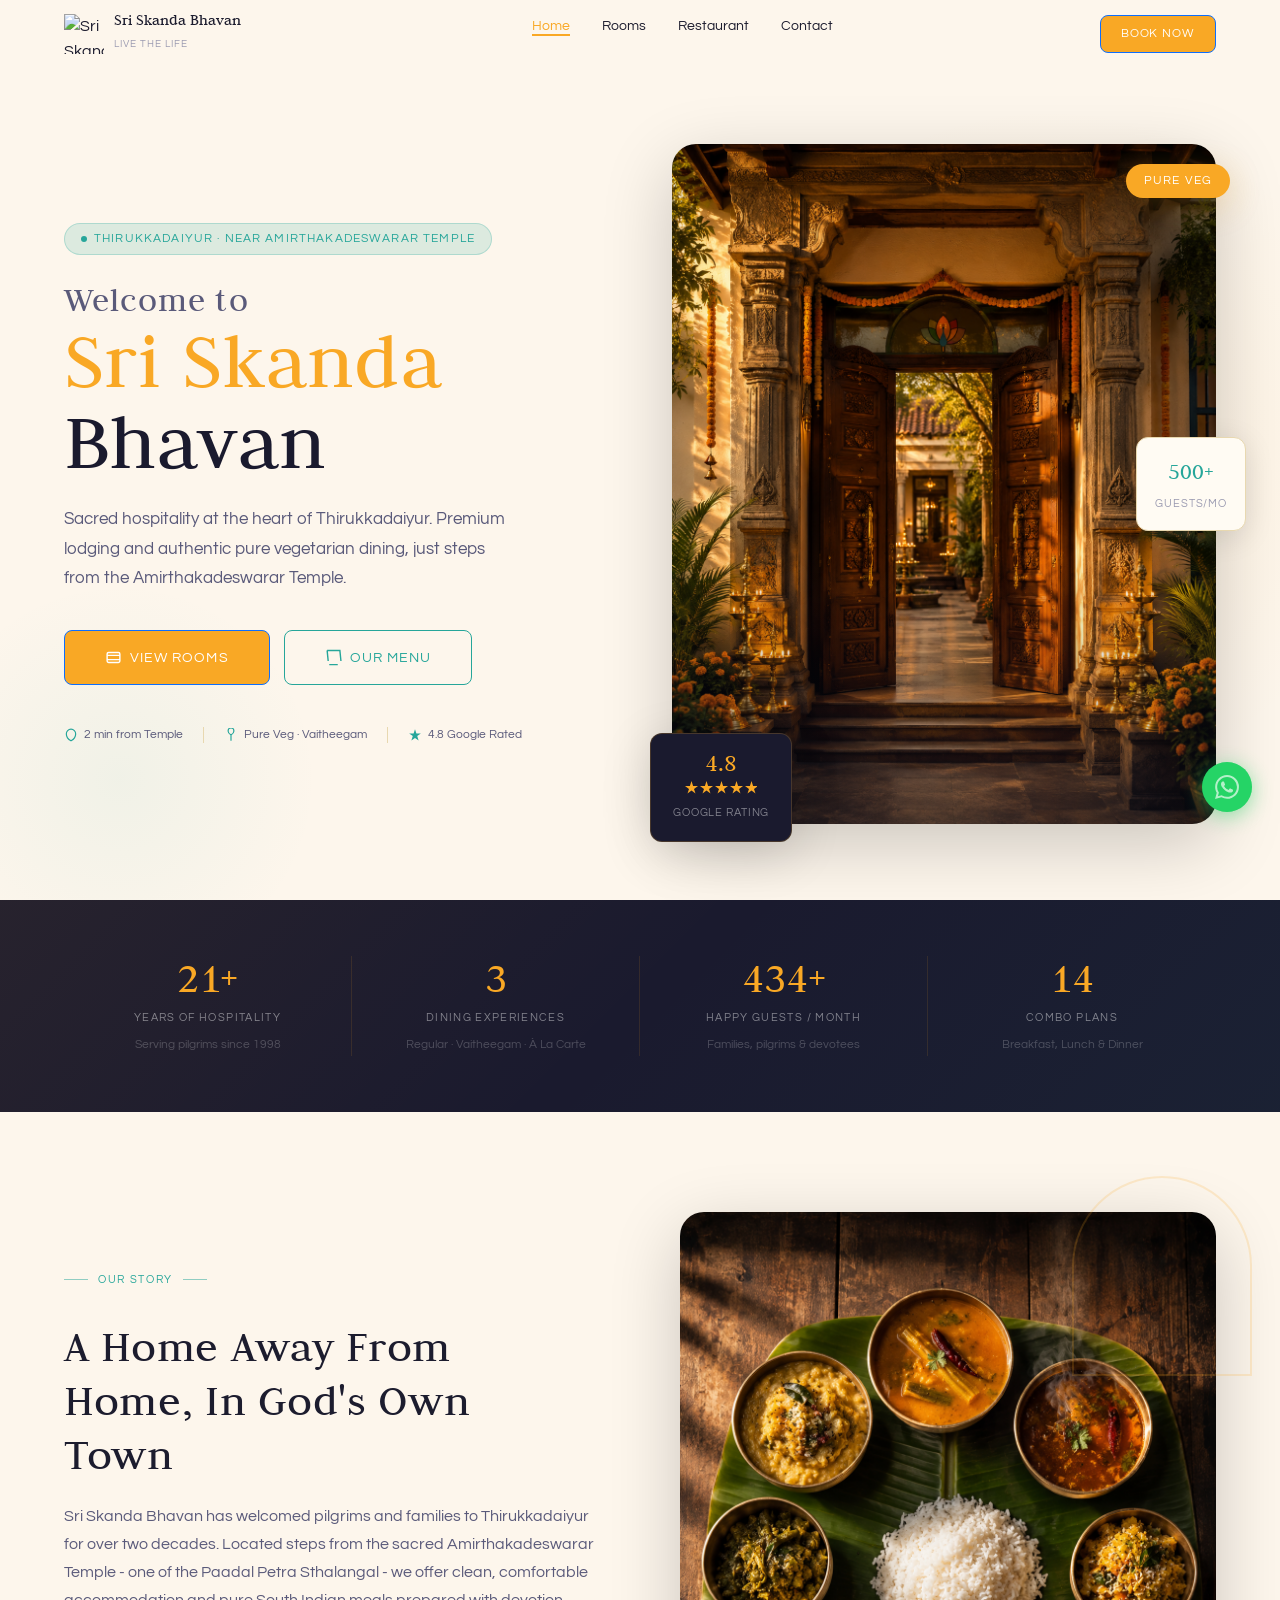
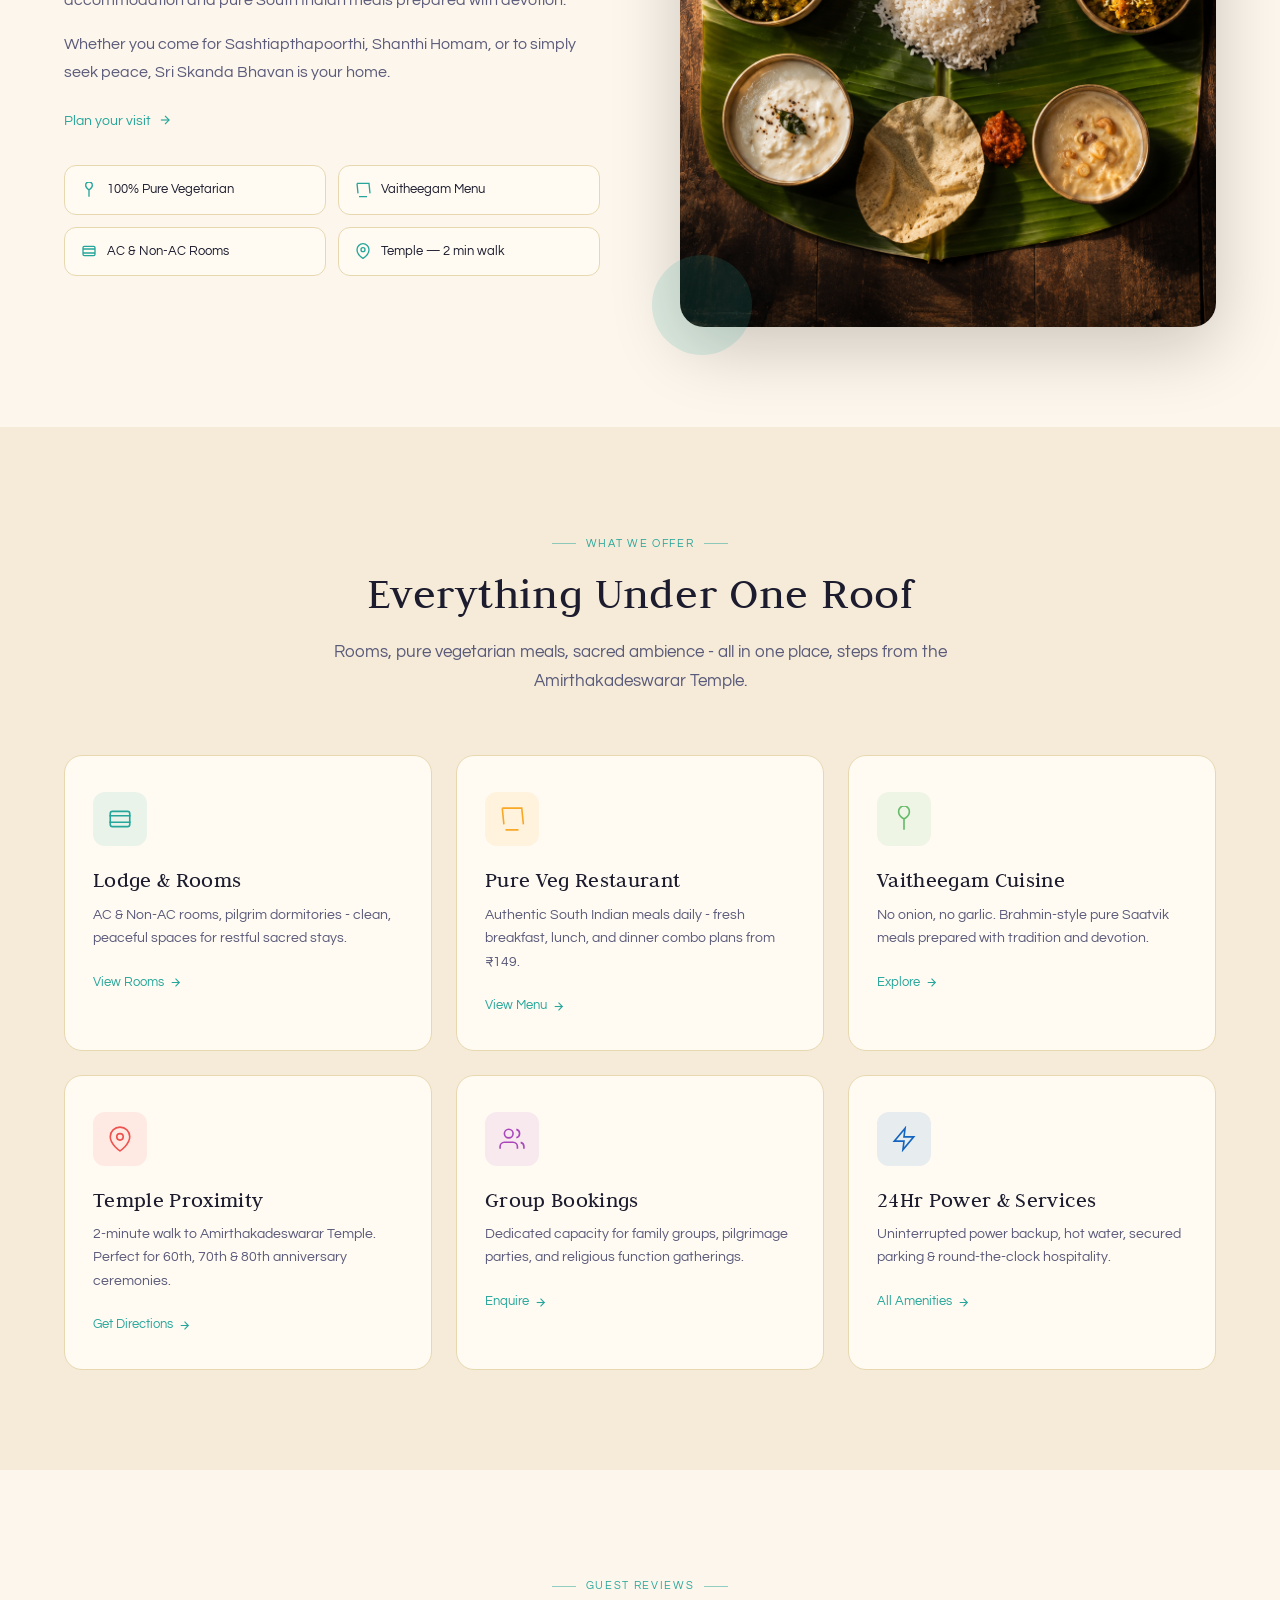
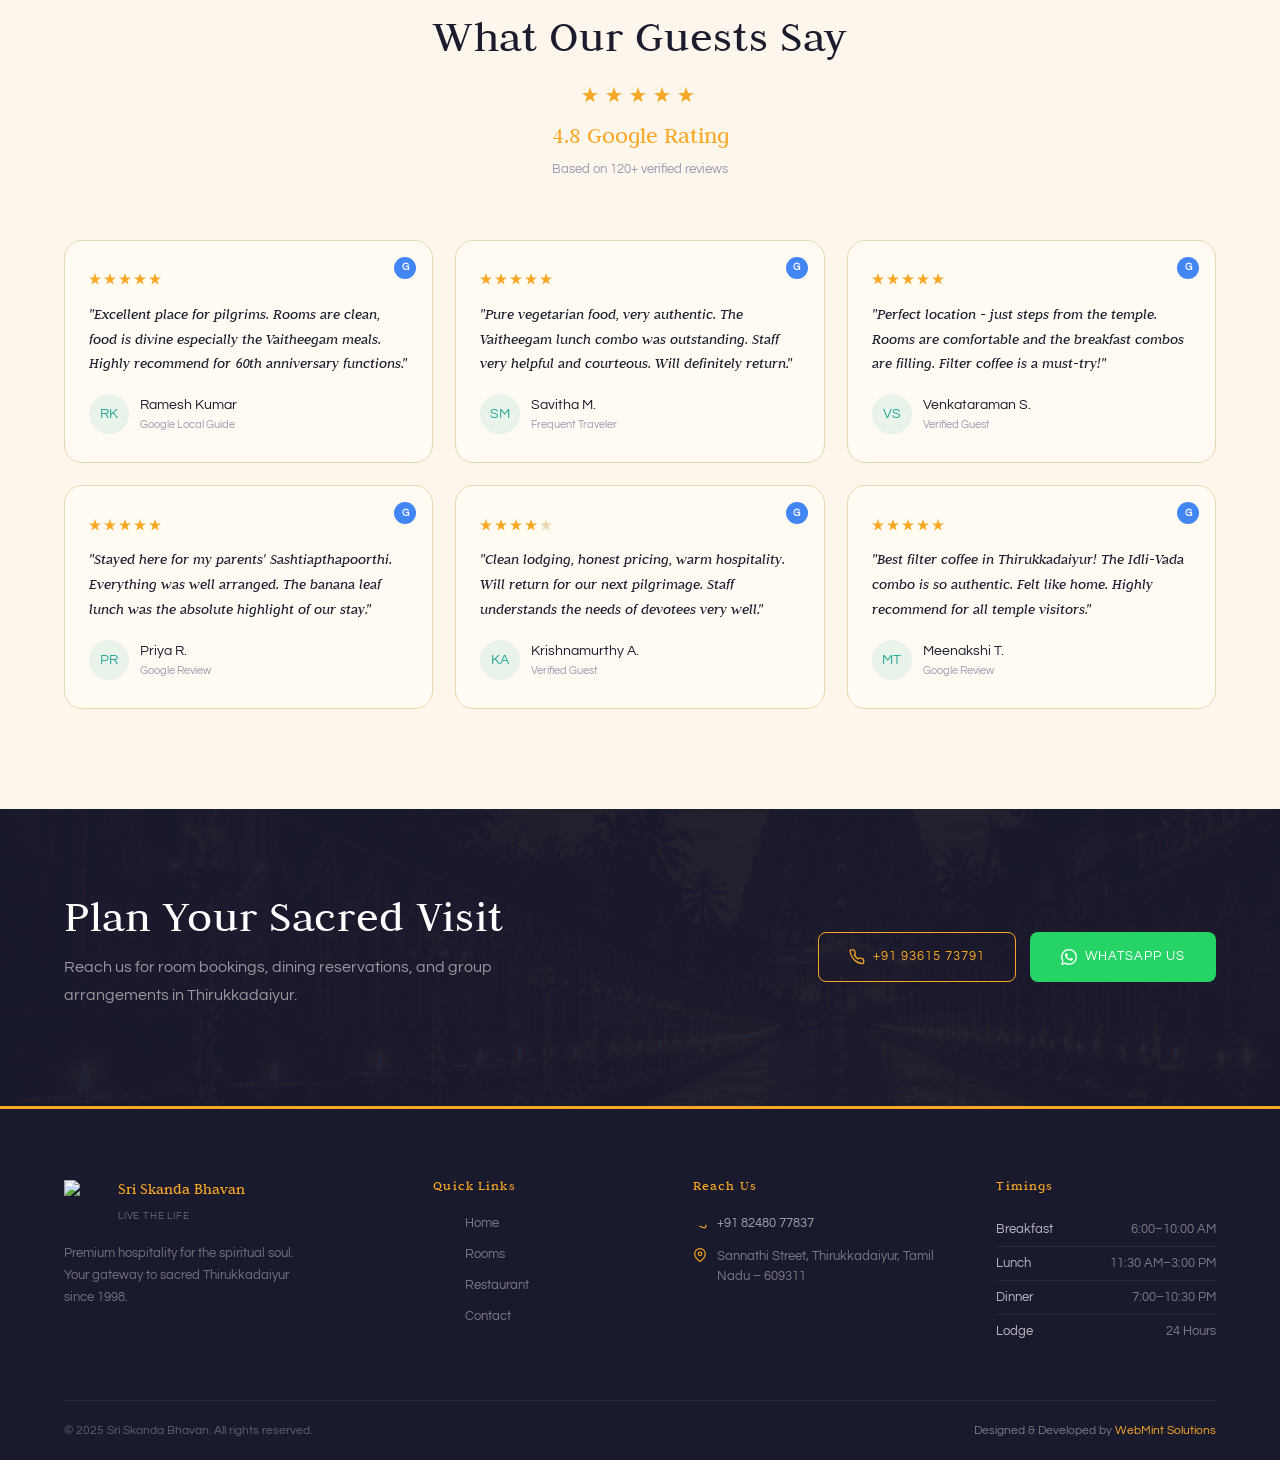
==== commit fcdb0688: "final" ====
--- a/index.html
+++ b/index.html
@@ -3,9 +3,164 @@
 <head>
 <meta charset="UTF-8" />
 <meta name="viewport" content="width=device-width, initial-scale=1.0" />
-<title>Sri Skanda Bhavan Thirukkadaiyur - Hotel, Lodge & Pure Veg Restaurant</title>
-<meta name="description" content="Premium hotel, lodge & authentic South Indian dining near the Amirthakadeswarar Temple, Thirukkadaiyur, Tamil Nadu. Book rooms & order meals via WhatsApp." />
-<link rel="icon" href="assets/images/logo.PNG" />
+
+<!-- ═══ PRIMARY SEO ═══════════════════════════════════════════ -->
+<title>Sri Skanda Bhavan Thirukkadaiyur | Hotel, Lodge &amp; Pure Veg Restaurant Near Amirthakadeswarar Temple</title>
+<meta name="description" content="Sri Skanda Bhavan - Premium hotel, lodge &amp; authentic South Indian pure vegetarian restaurant in Thirukkadaiyur, Tamil Nadu. 2 min from Amirthakadeswarar Temple. Ideal for Sashtiapthapoorthi, Shanthi Homam &amp; pilgrim stays. Book rooms &amp; order meals via WhatsApp +91 82480 77837." />
+<meta name="keywords" content="Sri Skanda Bhavan, Thirukkadaiyur hotel, Thirukkadaiyur lodge, Amirthakadeswarar Temple hotel, pure veg hotel Thirukkadaiyur, Vaitheegam food Thirukkadaiyur, Sashtiapthapoorthi hotel, pilgrim hotel Thirukkadaiyur, South Indian vegetarian restaurant, banana leaf lunch Thirukkadaiyur, hotel near Amirthakadeswarar, Tamil Nadu pilgrim lodge" />
+<link rel="canonical" href="https://srishandabhavan.in/" />
+<meta name="robots" content="index, follow" />
+<meta name="author" content="Sri Skanda Bhavan, Thirukkadaiyur" />
+
+<!-- ═══ OPEN GRAPH / FACEBOOK ════════════════════════════════ -->
+<meta property="og:type" content="website" />
+<meta property="og:site_name" content="Sri Skanda Bhavan" />
+<meta property="og:title" content="Sri Skanda Bhavan - Hotel, Lodge &amp; Pure Veg Restaurant, Thirukkadaiyur" />
+<meta property="og:description" content="Sacred hospitality at the heart of Thirukkadaiyur. Premium lodging, authentic Vaitheegam cuisine, and pure South Indian meals - steps from the Amirthakadeswarar Temple since 1998." />
+<meta property="og:image" content="assets/images/skanda-home-hero.png" />
+<meta property="og:image:width" content="1200" />
+<meta property="og:image:height" content="630" />
+<meta property="og:url" content="https://srishandabhavan.in/" />
+<meta property="og:locale" content="en_IN" />
+
+<!-- ═══ TWITTER CARD ══════════════════════════════════════════ -->
+<meta name="twitter:card" content="summary_large_image" />
+<meta name="twitter:title" content="Sri Skanda Bhavan - Hotel &amp; Pure Veg Restaurant, Thirukkadaiyur" />
+<meta name="twitter:description" content="Premium pilgrim hotel 2 min from Amirthakadeswarar Temple. Pure vegetarian meals, Vaitheegam cuisine, AC &amp; Non-AC rooms. Thirukkadaiyur, Tamil Nadu." />
+<meta name="twitter:image" content="assets/images/skanda-home-hero.png" />
+
+<!-- ═══ GEO TAGS ══════════════════════════════════════════════ -->
+<meta name="geo.region" content="IN-TN" />
+<meta name="geo.placename" content="Thirukkadaiyur, Tamil Nadu, India" />
+<meta name="geo.position" content="11.3667;79.8583" />
+<meta name="ICBM" content="11.3667, 79.8583" />
+
+<!-- ═══ LODGING BUSINESS SCHEMA ══════════════════════════════ -->
+<script type="application/ld+json">
+{
+  "@context": "https://schema.org",
+  "@type": "LodgingBusiness",
+  "name": "Sri Skanda Bhavan",
+  "alternateName": ["Sri Skanda Bhavan Hotel", "Skanda Bhavan Thirukkadaiyur"],
+  "description": "Premium hotel, lodge and authentic South Indian pure vegetarian restaurant in Thirukkadaiyur, Tamil Nadu. Located 2 minutes from the sacred Amirthakadeswarar Temple - ideal for Sashtiapthapoorthi, Shanthi Homam and pilgrim stays since 1998.",
+  "url": "https://srishandabhavan.in/",
+  "logo": "assets/images/logo.PNG",
+  "image": ["assets/images/skanda-home-hero.png", "assets/images/skanda-home-about.png"],
+  "telephone": "+918248077837",
+  "email": "hello@webmintsolution.online",
+  "address": {
+    "@type": "PostalAddress",
+    "streetAddress": "Sannathi Street",
+    "addressLocality": "Thirukkadaiyur",
+    "addressRegion": "Tamil Nadu",
+    "postalCode": "609311",
+    "addressCountry": "IN"
+  },
+  "geo": {
+    "@type": "GeoCoordinates",
+    "latitude": 11.3667,
+    "longitude": 79.8583
+  },
+  "openingHours": ["Mo-Su 00:00-23:59"],
+  "priceRange": "₹₹",
+  "starRating": {
+    "@type": "Rating",
+    "ratingValue": "4.8"
+  },
+  "aggregateRating": {
+    "@type": "AggregateRating",
+    "ratingValue": "4.8",
+    "reviewCount": "120",
+    "bestRating": "5"
+  },
+  "amenityFeature": [
+    {"@type": "LocationFeatureSpecification", "name": "Free Parking", "value": true},
+    {"@type": "LocationFeatureSpecification", "name": "Power Backup", "value": true},
+    {"@type": "LocationFeatureSpecification", "name": "Hot Water", "value": true},
+    {"@type": "LocationFeatureSpecification", "name": "Air Conditioning", "value": true},
+    {"@type": "LocationFeatureSpecification", "name": "Pure Vegetarian Restaurant", "value": true},
+    {"@type": "LocationFeatureSpecification", "name": "Vaitheegam Cuisine", "value": true}
+  ],
+  "nearbyAttractions": [
+    {
+      "@type": "TouristAttraction",
+      "name": "Amirthakadeswarar Temple",
+      "description": "Ancient Shiva temple - one of the Paadal Petra Sthalangal. 2-minute walk from property."
+    }
+  ],
+  "hasRestaurant": {
+    "@type": "Restaurant",
+    "name": "Sri Skanda Bhavan Restaurant",
+    "servesCuisine": ["South Indian", "Tamil", "Vegetarian", "Saatvik", "Vaitheegam"],
+    "priceRange": "₹149 – ₹349",
+    "url": "https://srishandabhavan.in/restaurant.html"
+  },
+  "sameAs": [
+    "https://wa.me/918248077837"
+  ]
+}
+</script>
+
+<!-- ═══ BREADCRUMB SCHEMA ══════════════════════════════════════ -->
+<script type="application/ld+json">
+{
+  "@context": "https://schema.org",
+  "@type": "BreadcrumbList",
+  "itemListElement": [
+    {
+      "@type": "ListItem",
+      "position": 1,
+      "name": "Sri Skanda Bhavan",
+      "item": "https://srishandabhavan.in/"
+    }
+  ]
+}
+</script>
+
+<!-- ═══ FAQ SCHEMA ════════════════════════════════════════════ -->
+<script type="application/ld+json">
+{
+  "@context": "https://schema.org",
+  "@type": "FAQPage",
+  "mainEntity": [
+    {
+      "@type": "Question",
+      "name": "Where is Sri Skanda Bhavan located in Thirukkadaiyur?",
+      "acceptedAnswer": {
+        "@type": "Answer",
+        "text": "Sri Skanda Bhavan is located at Sannathi Street, Thirukkadaiyur – 609311, Tamil Nadu, just 2 minutes walk from the Amirthakadeswarar Temple."
+      }
+    },
+    {
+      "@type": "Question",
+      "name": "What is Vaitheegam food?",
+      "acceptedAnswer": {
+        "@type": "Answer",
+        "text": "Vaitheegam is a traditional Brahmin-style Saatvik cuisine prepared without onion and garlic. Sri Skanda Bhavan offers dedicated Vaitheegam breakfast, lunch and dinner combo plans for pilgrims and devotees."
+      }
+    },
+    {
+      "@type": "Question",
+      "name": "Does Sri Skanda Bhavan have AC rooms?",
+      "acceptedAnswer": {
+        "@type": "Answer",
+        "text": "Yes, Sri Skanda Bhavan offers both AC and Non-AC rooms along with dormitory accommodation for pilgrims. All rooms have hot water, power backup and secure parking."
+      }
+    },
+    {
+      "@type": "Question",
+      "name": "How do I book a room or order food at Sri Skanda Bhavan?",
+      "acceptedAnswer": {
+        "@type": "Answer",
+        "text": "You can book rooms or place food orders directly via WhatsApp at +91 82480 77837, or call us directly. We also accept walk-in guests subject to availability."
+      }
+    }
+  ]
+}
+</script>
+
+<link rel="icon" href="assets/images/logo-tsp.png" />
+<link rel="apple-touch-icon" href="assets/images/logo.PNG" />
 <link rel="preconnect" href="https://fonts.googleapis.com" />
 <link rel="preconnect" href="https://fonts.gstatic.com" crossorigin />
 <link rel="stylesheet" href="https://cdn.jsdelivr.net/npm/bootstrap@5.3.3/dist/css/bootstrap.min.css" />
@@ -13,33 +168,33 @@
 </head>
 <body>
 
-<!-- ═══ NAVBAR ════════════════════════════════════════════ -->
-<nav class="navbar">
+<!-- ═══ NAVBAR ══════════════════════════════════════════════ -->
+<nav class="navbar" aria-label="Main Navigation">
   <div class="container">
     <a href="index.html" class="nav-logo">
-      <img src="assets/images/logo-tsp.png" alt="Sri Skanda Bhavan" />
+      <img src="assets/images/logo-tsp.png" alt="Sri Skanda Bhavan Logo" width="40" height="40" />
       <div class="nav-logo-text">
         <span class="brand">Sri Skanda Bhavan</span>
         <span class="tagline">Live the Life</span>
       </div>
     </a>
-    <ul class="nav-links">
-      <li><a href="index.html" class="active">Home</a></li>
+    <ul class="nav-links" role="list">
+      <li><a href="index.html" class="active" aria-current="page">Home</a></li>
       <li><a href="rooms.html">Rooms</a></li>
       <li><a href="restaurant.html">Restaurant</a></li>
       <li><a href="contact.html">Contact</a></li>
     </ul>
     <a href="contact.html" class="btn btn-primary nav-cta btn-sm">Book Now</a>
-    <div class="nav-ham" role="button" aria-label="Menu">
+    <div class="nav-ham" role="button" aria-label="Open navigation menu" tabindex="0">
       <span></span><span></span><span></span>
     </div>
   </div>
 </nav>
 <div class="nav-overlay"></div>
-<div class="nav-drawer">
-  <span class="nav-drawer-close">✕</span>
+<div class="nav-drawer" role="dialog" aria-label="Mobile Navigation">
+  <span class="nav-drawer-close" role="button" tabindex="0" aria-label="Close navigation menu">&#10005;</span>
   <nav class="drawer-links">
-    <a href="index.html">Home</a>
+    <a href="index.html" class="active">Home</a>
     <a href="rooms.html">Rooms</a>
     <a href="restaurant.html">Restaurant</a>
     <a href="contact.html">Contact</a>
@@ -49,13 +204,13 @@
   </div>
 </div>
 
-<!-- ═══ HERO ══════════════════════════════════════════════ -->
-<section class="hero-home">
+<!-- ═══ HERO ════════════════════════════════════════════════ -->
+<section class="hero-home" aria-label="Welcome to Sri Skanda Bhavan">
   <div class="container">
     <div class="hero-text reveal-left">
       <div class="micro-pill">
         <span class="micro-pill-dot"></span>
-        Thirukkadaiyur · Near Amirthakadeswarar Temple
+        Thirukkadaiyur &middot; Near Amirthakadeswarar Temple
       </div>
       <h1>
         <span class="hero-hl hero-hl-1">Welcome to</span>
@@ -83,23 +238,25 @@
         <div class="trust-sep"></div>
         <div class="trust-chip">
           <svg width="14" height="14" viewBox="0 0 24 24" fill="none" stroke="currentColor" stroke-width="2"><path d="M12 22V12M12 12C12 12 7 9 7 5a5 5 0 0 1 10 0c0 4-5 7-5 7z"/></svg>
-          Pure Veg · Vaitheegam
+          Pure Veg &middot; Vaitheegam
         </div>
         <div class="trust-sep"></div>
         <div class="trust-chip">
-          <svg width="14" height="14" viewBox="0 0 24 24" fill="none" stroke="currentColor" stroke-width="2"><polygon points="12 2 15.09 8.26 22 9.27 17 14.14 18.18 21.02 12 17.77 5.82 21.02 7 14.14 2 9.27 8.91 8.26 12 2"/></svg>
-          ⭐ 4.8 Google Rated
+          <svg width="14" height="14" viewBox="0 0 24 24" fill="currentColor" stroke="none"><path d="M12 2l2.4 7.4H22l-6.2 4.5 2.4 7.4L12 17l-6.2 4.3 2.4-7.4L2 9.4h7.6z"/></svg>
+          4.8 Google Rated
         </div>
       </div>
     </div>
 
     <div class="hero-visual reveal-right">
       <div class="hero-img-frame">
-        <img src="assets/images/img-h1.png" alt="Sri Skanda Bhavan Hotel Entrance" loading="eager" />
+        <img src="assets/images/img-h1.png" alt="Sri Skanda Bhavan Hotel Exterior Thirukkadaiyur" loading="eager" />
       </div>
       <div class="hero-float-rating">
         <span class="float-rating-num">4.8</span>
-        <span class="float-rating-stars">★★★★★</span>
+        <span class="float-rating-stars" aria-label="5 star rating">
+          <svg width="72" height="13" viewBox="0 0 72 13" fill="#F9A825"><path d="M6.5 0l1.6 4.9H13L9 7.9l1.5 4.6-4-2.9-4 2.9L4 7.9 0 4.9h4.9z"/><path d="M21.5 0l1.6 4.9H28l-4 3 1.5 4.6-4-2.9-4 2.9L19 7.9l-4-3h4.9z"/><path d="M36.5 0l1.6 4.9H43l-4 3 1.5 4.6-4-2.9-4 2.9L34 7.9l-4-3h4.9z"/><path d="M51.5 0l1.6 4.9H58l-4 3 1.5 4.6-4-2.9-4 2.9L49 7.9l-4-3h4.9z"/><path d="M66.5 0l1.6 4.9H73l-4 3 1.5 4.6-4-2.9-4 2.9L64 7.9l-4-3h4.9z"/></svg>
+        </span>
         <span class="float-rating-label">Google Rating</span>
       </div>
       <div class="hero-float-veg">Pure Veg</div>
@@ -111,8 +268,8 @@
   </div>
 </section>
 
-<!-- ═══ STATS ══════════════════════════════════════════════ -->
-<section class="stats-strip">
+<!-- ═══ STATS ════════════════════════════════════════════════ -->
+<section class="stats-strip" aria-label="Key statistics">
   <div class="container">
     <div class="stats-grid">
       <div class="stat-item reveal d1">
@@ -123,28 +280,28 @@
       <div class="stat-item reveal d2">
         <span class="stat-num">3</span>
         <span class="stat-lbl">Dining Experiences</span>
-        <span class="stat-sub">Regular · Vaitheegam · À La Carte</span>
+        <span class="stat-sub">Regular &middot; Vaitheegam &middot; &#192; La Carte</span>
       </div>
       <div class="stat-item reveal d3">
         <span class="stat-num" data-count="500" data-suffix="+">500+</span>
         <span class="stat-lbl">Happy Guests / Month</span>
-        <span class="stat-sub">Families, pilgrims & devotees</span>
+        <span class="stat-sub">Families, pilgrims &amp; devotees</span>
       </div>
       <div class="stat-item reveal d4">
         <span class="stat-num" data-count="17" data-suffix="">17</span>
         <span class="stat-lbl">Combo Plans</span>
-        <span class="stat-sub">Breakfast, Lunch & Dinner</span>
+        <span class="stat-sub">Breakfast, Lunch &amp; Dinner</span>
       </div>
     </div>
   </div>
 </section>
 
-<!-- ═══ ABOUT ══════════════════════════════════════════════ -->
-<section class="about-home section-pad">
+<!-- ═══ ABOUT ════════════════════════════════════════════════ -->
+<section class="about-home section-pad" aria-labelledby="about-heading">
   <div class="container">
     <div class="about-text reveal-left">
       <div class="eyebrow">Our Story</div>
-      <h2 style="margin-top:14px;">A Home Away From Home, In God's Own Town</h2>
+      <h2 id="about-heading" style="margin-top:14px;">A Home Away From Home, In God's Own Town</h2>
       <p>Sri Skanda Bhavan has welcomed pilgrims and families to Thirukkadaiyur for over two decades. Located steps from the sacred Amirthakadeswarar Temple - one of the Paadal Petra Sthalangal - we offer clean, comfortable accommodation and pure South Indian meals prepared with devotion.</p>
       <p>Whether you come for Sashtiapthapoorthi, Shanthi Homam, or to simply seek peace, Sri Skanda Bhavan is your home.</p>
       <a href="contact.html" class="about-arrow-link">
@@ -162,11 +319,11 @@
         </div>
         <div class="feat-chip">
           <svg width="16" height="16" viewBox="0 0 24 24" fill="none" stroke="currentColor" stroke-width="2"><path d="M2 9h20M2 15h20M5 5h14a2 2 0 0 1 2 2v10a2 2 0 0 1-2 2H5a2 2 0 0 1-2-2V7a2 2 0 0 1 2-2z"/></svg>
-          AC & Non-AC Rooms
+          AC &amp; Non-AC Rooms
         </div>
         <div class="feat-chip">
           <svg width="16" height="16" viewBox="0 0 24 24" fill="none" stroke="currentColor" stroke-width="2"><path d="M21 10c0 7-9 13-9 13s-9-6-9-13a9 9 0 0 1 18 0z"/><circle cx="12" cy="10" r="3"/></svg>
-          Temple - 2 min walk
+          Temple &mdash; 2 min walk
         </div>
       </div>
     </div>
@@ -174,18 +331,18 @@
       <div class="about-arch"></div>
       <div class="about-arch-2"></div>
       <div class="about-img-inner">
-        <img src="assets/images/img-h2.png" alt="Traditional South Indian Banana Leaf Meal" loading="lazy" />
+        <img src="assets/images/img-h2.png" alt="Traditional South Indian Banana Leaf Meal at Sri Skanda Bhavan" loading="lazy" />
       </div>
     </div>
   </div>
 </section>
 
-<!-- ═══ SERVICES ══════════════════════════════════════════ -->
-<section class="services-section section-pad">
+<!-- ═══ SERVICES ════════════════════════════════════════════ -->
+<section class="services-section section-pad" aria-labelledby="services-heading">
   <div class="container">
     <div class="section-hd reveal">
       <div class="eyebrow">What We Offer</div>
-      <h2>Everything Under One Roof</h2>
+      <h2 id="services-heading">Everything Under One Roof</h2>
       <p>Rooms, pure vegetarian meals, sacred ambience - all in one place, steps from the Amirthakadeswarar Temple.</p>
     </div>
     <div class="services-grid">
@@ -193,8 +350,8 @@
         <div class="svc-icon" style="background:rgba(38,166,154,0.1);">
           <svg width="26" height="26" viewBox="0 0 24 24" fill="none" stroke="#26A69A" stroke-width="1.5"><path d="M2 9h20M2 15h20M5 5h14a2 2 0 0 1 2 2v10a2 2 0 0 1-2 2H5a2 2 0 0 1-2-2V7a2 2 0 0 1 2-2z"/></svg>
         </div>
-        <h4>Lodge & Rooms</h4>
-        <p>AC & Non-AC rooms, pilgrim dormitories - clean, peaceful spaces for restful sacred stays.</p>
+        <h4>Lodge &amp; Rooms</h4>
+        <p>AC &amp; Non-AC rooms, pilgrim dormitories - clean, peaceful spaces for restful sacred stays.</p>
         <a href="rooms.html" class="svc-link">View Rooms <svg width="13" height="13" viewBox="0 0 24 24" fill="none" stroke="currentColor" stroke-width="2"><line x1="5" y1="12" x2="19" y2="12"/><polyline points="12 5 19 12 12 19"/></svg></a>
       </div>
       <div class="svc-card reveal d2">
@@ -202,7 +359,7 @@
           <svg width="26" height="26" viewBox="0 0 24 24" fill="none" stroke="#F9A825" stroke-width="1.5"><path d="M3 2l1.5 15M3 2h18l1.5 15M6 22h12"/></svg>
         </div>
         <h4>Pure Veg Restaurant</h4>
-        <p>Authentic South Indian meals daily - fresh breakfast, lunch, and dinner combo plans.</p>
+        <p>Authentic South Indian meals daily - fresh breakfast, lunch, and dinner combo plans from &#8377;149.</p>
         <a href="restaurant.html" class="svc-link">View Menu <svg width="13" height="13" viewBox="0 0 24 24" fill="none" stroke="currentColor" stroke-width="2"><line x1="5" y1="12" x2="19" y2="12"/><polyline points="12 5 19 12 12 19"/></svg></a>
       </div>
       <div class="svc-card reveal d3">
@@ -218,7 +375,7 @@
           <svg width="26" height="26" viewBox="0 0 24 24" fill="none" stroke="#EF5350" stroke-width="1.5"><path d="M21 10c0 7-9 13-9 13s-9-6-9-13a9 9 0 0 1 18 0z"/><circle cx="12" cy="10" r="3"/></svg>
         </div>
         <h4>Temple Proximity</h4>
-        <p>2-minute walk to Amirthakadeswarar Temple. Perfect for 60th, 70th & 80th anniversary ceremonies.</p>
+        <p>2-minute walk to Amirthakadeswarar Temple. Perfect for 60th, 70th &amp; 80th anniversary ceremonies.</p>
         <a href="contact.html" class="svc-link">Get Directions <svg width="13" height="13" viewBox="0 0 24 24" fill="none" stroke="currentColor" stroke-width="2"><line x1="5" y1="12" x2="19" y2="12"/><polyline points="12 5 19 12 12 19"/></svg></a>
       </div>
       <div class="svc-card reveal d2">
@@ -233,80 +390,94 @@
         <div class="svc-icon" style="background:rgba(21,101,192,0.1);">
           <svg width="26" height="26" viewBox="0 0 24 24" fill="none" stroke="#1565C0" stroke-width="1.5"><polygon points="13 2 3 14 12 14 11 22 21 10 12 10 13 2"/></svg>
         </div>
-        <h4>24Hr Power & Services</h4>
-        <p>Uninterrupted power backup, hot water, secured parking & round-the-clock hospitality.</p>
-        <a href="rooms.html#amenities" class="svc-link">All Amenities <svg width="13" height="13" viewBox="0 0 24 24" fill="none" stroke="currentColor" stroke-width="2"><line x1="5" y1="12" x2="19" y2="12"/><polyline points="12 5 19 12 12 19"/></svg></a>
+        <h4>24Hr Power &amp; Services</h4>
+        <p>Uninterrupted power backup, hot water, secured parking &amp; round-the-clock hospitality.</p>
+        <a href="rooms.html" class="svc-link">All Amenities <svg width="13" height="13" viewBox="0 0 24 24" fill="none" stroke="currentColor" stroke-width="2"><line x1="5" y1="12" x2="19" y2="12"/><polyline points="12 5 19 12 12 19"/></svg></a>
       </div>
     </div>
   </div>
 </section>
 
-<!-- ═══ REVIEWS ════════════════════════════════════════════ -->
-<section class="reviews-section section-pad">
+<!-- ═══ REVIEWS ══════════════════════════════════════════════ -->
+<section class="reviews-section section-pad" aria-labelledby="reviews-heading">
   <div class="container">
     <div class="section-hd reveal">
       <div class="eyebrow">Guest Reviews</div>
-      <h2>What Our Guests Say</h2>
+      <h2 id="reviews-heading">What Our Guests Say</h2>
       <div class="agg-block">
-        <span class="agg-stars">★★★★★</span>
+        <span class="agg-stars" aria-label="5 star rating">
+          <svg width="120" height="20" viewBox="0 0 120 20" fill="#F9A825" aria-hidden="true"><path d="M10 1l2 6H18l-5 3.5 1.9 5.8L10 13l-4.9 3.3L7 10.5 2 7h6z"/><path d="M34 1l2 6H42l-5 3.5 1.9 5.8L34 13l-4.9 3.3L31 10.5 26 7h6z"/><path d="M58 1l2 6H66l-5 3.5 1.9 5.8L58 13l-4.9 3.3L55 10.5 50 7h6z"/><path d="M82 1l2 6H90l-5 3.5 1.9 5.8L82 13l-4.9 3.3L79 10.5 74 7h6z"/><path d="M106 1l2 6H114l-5 3.5 1.9 5.8L106 13l-4.9 3.3L103 10.5 98 7h6z"/></svg>
+        </span>
         <span class="agg-score">4.8 Google Rating</span>
         <div class="agg-count">Based on 120+ verified reviews</div>
       </div>
     </div>
-    <div class="reviews-grid">
-      <div class="review-card reveal d1">
-        <div class="review-g">G</div>
-        <div class="review-stars">★★★★★</div>
-        <p class="review-quote">"Excellent place for pilgrims. Rooms are clean, food is divine especially the Vaitheegam meals. Highly recommend for 60th anniversary functions."</p>
-        <div class="reviewer"><div class="rev-av">RK</div><div><div class="rev-name">Ramesh Kumar</div><div class="rev-meta">Google Local Guide</div></div></div>
-      </div>
-      <div class="review-card reveal d2">
-        <div class="review-g">G</div>
-        <div class="review-stars">★★★★★</div>
-        <p class="review-quote">"Pure vegetarian food, very authentic. The Vaitheegam lunch combo was outstanding. Staff very helpful and courteous. Will definitely return."</p>
-        <div class="reviewer"><div class="rev-av">SM</div><div><div class="rev-name">Savitha M.</div><div class="rev-meta">Frequent Traveler</div></div></div>
-      </div>
-      <div class="review-card reveal d3">
-        <div class="review-g">G</div>
-        <div class="review-stars">★★★★★</div>
-        <p class="review-quote">"Perfect location - just steps from the temple. Rooms are comfortable and the breakfast combos are filling. Filter coffee is a must-try!"</p>
-        <div class="reviewer"><div class="rev-av">VS</div><div><div class="rev-name">Venkataraman S.</div><div class="rev-meta">Verified Guest</div></div></div>
-      </div>
-      <div class="review-card reveal d1">
-        <div class="review-g">G</div>
-        <div class="review-stars">★★★★★</div>
-        <p class="review-quote">"Stayed here for my parents' Sashtiapthapoorthi. Everything was well arranged. The banana leaf lunch was the absolute highlight of our stay."</p>
-        <div class="reviewer"><div class="rev-av">PR</div><div><div class="rev-name">Priya R.</div><div class="rev-meta">Google Review</div></div></div>
-      </div>
-      <div class="review-card reveal d2">
-        <div class="review-g">G</div>
-        <div class="review-stars">★★★★☆</div>
-        <p class="review-quote">"Clean lodging, honest pricing, warm hospitality. Will return for our next pilgrimage. Staff understands the needs of devotees very well."</p>
-        <div class="reviewer"><div class="rev-av">KA</div><div><div class="rev-name">Krishnamurthy A.</div><div class="rev-meta">Verified Guest</div></div></div>
-      </div>
-      <div class="review-card reveal d3">
-        <div class="review-g">G</div>
-        <div class="review-stars">★★★★★</div>
-        <p class="review-quote">"Best filter coffee in Thirukkadaiyur! The Idli-Vada combo is so authentic. Felt like home. Highly recommend for all temple visitors."</p>
-        <div class="reviewer"><div class="rev-av">MT</div><div><div class="rev-name">Meenakshi T.</div><div class="rev-meta">Google Review</div></div></div>
+    <div class="reviews-grid" itemscope itemtype="https://schema.org/ItemList">
+      <div class="review-card reveal d1" itemprop="itemListElement" itemscope itemtype="https://schema.org/Review">
+        <div class="review-g" aria-label="Google Review">G</div>
+        <div class="review-stars" aria-label="5 stars">
+          <svg width="72" height="12" viewBox="0 0 72 12" fill="#F9A825" aria-hidden="true"><path d="M6 0l1.5 4.6H12L8.3 7.3l1.4 4.3L6 9.1l-3.7 2.5L3.7 7.3 0 4.6h4.5z"/><path d="M21 0l1.5 4.6H27l-3.7 2.7 1.4 4.3L21 9.1l-3.7 2.5 1.4-4.3L15 4.6h4.5z"/><path d="M36 0l1.5 4.6H42l-3.7 2.7 1.4 4.3L36 9.1l-3.7 2.5 1.4-4.3L30 4.6h4.5z"/><path d="M51 0l1.5 4.6H57l-3.7 2.7 1.4 4.3L51 9.1l-3.7 2.5 1.4-4.3L45 4.6h4.5z"/><path d="M66 0l1.5 4.6H72l-3.7 2.7 1.4 4.3L66 9.1l-3.7 2.5 1.4-4.3L60 4.6h4.5z"/></svg>
+        </div>
+        <p class="review-quote" itemprop="reviewBody">"Excellent place for pilgrims. Rooms are clean, food is divine especially the Vaitheegam meals. Highly recommend for 60th anniversary functions."</p>
+        <div class="reviewer" itemprop="author" itemscope itemtype="https://schema.org/Person"><div class="rev-av" aria-hidden="true">RK</div><div><div class="rev-name" itemprop="name">Ramesh Kumar</div><div class="rev-meta">Google Local Guide</div></div></div>
+      </div>
+      <div class="review-card reveal d2" itemprop="itemListElement" itemscope itemtype="https://schema.org/Review">
+        <div class="review-g" aria-label="Google Review">G</div>
+        <div class="review-stars" aria-label="5 stars">
+          <svg width="72" height="12" viewBox="0 0 72 12" fill="#F9A825" aria-hidden="true"><path d="M6 0l1.5 4.6H12L8.3 7.3l1.4 4.3L6 9.1l-3.7 2.5L3.7 7.3 0 4.6h4.5z"/><path d="M21 0l1.5 4.6H27l-3.7 2.7 1.4 4.3L21 9.1l-3.7 2.5 1.4-4.3L15 4.6h4.5z"/><path d="M36 0l1.5 4.6H42l-3.7 2.7 1.4 4.3L36 9.1l-3.7 2.5 1.4-4.3L30 4.6h4.5z"/><path d="M51 0l1.5 4.6H57l-3.7 2.7 1.4 4.3L51 9.1l-3.7 2.5 1.4-4.3L45 4.6h4.5z"/><path d="M66 0l1.5 4.6H72l-3.7 2.7 1.4 4.3L66 9.1l-3.7 2.5 1.4-4.3L60 4.6h4.5z"/></svg>
+        </div>
+        <p class="review-quote" itemprop="reviewBody">"Pure vegetarian food, very authentic. The Vaitheegam lunch combo was outstanding. Staff very helpful and courteous. Will definitely return."</p>
+        <div class="reviewer" itemprop="author" itemscope itemtype="https://schema.org/Person"><div class="rev-av" aria-hidden="true">SM</div><div><div class="rev-name" itemprop="name">Savitha M.</div><div class="rev-meta">Frequent Traveler</div></div></div>
+      </div>
+      <div class="review-card reveal d3" itemprop="itemListElement" itemscope itemtype="https://schema.org/Review">
+        <div class="review-g" aria-label="Google Review">G</div>
+        <div class="review-stars" aria-label="5 stars">
+          <svg width="72" height="12" viewBox="0 0 72 12" fill="#F9A825" aria-hidden="true"><path d="M6 0l1.5 4.6H12L8.3 7.3l1.4 4.3L6 9.1l-3.7 2.5L3.7 7.3 0 4.6h4.5z"/><path d="M21 0l1.5 4.6H27l-3.7 2.7 1.4 4.3L21 9.1l-3.7 2.5 1.4-4.3L15 4.6h4.5z"/><path d="M36 0l1.5 4.6H42l-3.7 2.7 1.4 4.3L36 9.1l-3.7 2.5 1.4-4.3L30 4.6h4.5z"/><path d="M51 0l1.5 4.6H57l-3.7 2.7 1.4 4.3L51 9.1l-3.7 2.5 1.4-4.3L45 4.6h4.5z"/><path d="M66 0l1.5 4.6H72l-3.7 2.7 1.4 4.3L66 9.1l-3.7 2.5 1.4-4.3L60 4.6h4.5z"/></svg>
+        </div>
+        <p class="review-quote" itemprop="reviewBody">"Perfect location - just steps from the temple. Rooms are comfortable and the breakfast combos are filling. Filter coffee is a must-try!"</p>
+        <div class="reviewer" itemprop="author" itemscope itemtype="https://schema.org/Person"><div class="rev-av" aria-hidden="true">VS</div><div><div class="rev-name" itemprop="name">Venkataraman S.</div><div class="rev-meta">Verified Guest</div></div></div>
+      </div>
+      <div class="review-card reveal d1" itemprop="itemListElement" itemscope itemtype="https://schema.org/Review">
+        <div class="review-g" aria-label="Google Review">G</div>
+        <div class="review-stars" aria-label="5 stars">
+          <svg width="72" height="12" viewBox="0 0 72 12" fill="#F9A825" aria-hidden="true"><path d="M6 0l1.5 4.6H12L8.3 7.3l1.4 4.3L6 9.1l-3.7 2.5L3.7 7.3 0 4.6h4.5z"/><path d="M21 0l1.5 4.6H27l-3.7 2.7 1.4 4.3L21 9.1l-3.7 2.5 1.4-4.3L15 4.6h4.5z"/><path d="M36 0l1.5 4.6H42l-3.7 2.7 1.4 4.3L36 9.1l-3.7 2.5 1.4-4.3L30 4.6h4.5z"/><path d="M51 0l1.5 4.6H57l-3.7 2.7 1.4 4.3L51 9.1l-3.7 2.5 1.4-4.3L45 4.6h4.5z"/><path d="M66 0l1.5 4.6H72l-3.7 2.7 1.4 4.3L66 9.1l-3.7 2.5 1.4-4.3L60 4.6h4.5z"/></svg>
+        </div>
+        <p class="review-quote" itemprop="reviewBody">"Stayed here for my parents' Sashtiapthapoorthi. Everything was well arranged. The banana leaf lunch was the absolute highlight of our stay."</p>
+        <div class="reviewer" itemprop="author" itemscope itemtype="https://schema.org/Person"><div class="rev-av" aria-hidden="true">PR</div><div><div class="rev-name" itemprop="name">Priya R.</div><div class="rev-meta">Google Review</div></div></div>
+      </div>
+      <div class="review-card reveal d2" itemprop="itemListElement" itemscope itemtype="https://schema.org/Review">
+        <div class="review-g" aria-label="Google Review">G</div>
+        <div class="review-stars" aria-label="4 stars">
+          <svg width="72" height="12" viewBox="0 0 72 12" aria-hidden="true"><path d="M6 0l1.5 4.6H12L8.3 7.3l1.4 4.3L6 9.1l-3.7 2.5L3.7 7.3 0 4.6h4.5z" fill="#F9A825"/><path d="M21 0l1.5 4.6H27l-3.7 2.7 1.4 4.3L21 9.1l-3.7 2.5 1.4-4.3L15 4.6h4.5z" fill="#F9A825"/><path d="M36 0l1.5 4.6H42l-3.7 2.7 1.4 4.3L36 9.1l-3.7 2.5 1.4-4.3L30 4.6h4.5z" fill="#F9A825"/><path d="M51 0l1.5 4.6H57l-3.7 2.7 1.4 4.3L51 9.1l-3.7 2.5 1.4-4.3L45 4.6h4.5z" fill="#F9A825"/><path d="M66 0l1.5 4.6H72l-3.7 2.7 1.4 4.3L66 9.1l-3.7 2.5 1.4-4.3L60 4.6h4.5z" fill="#E8D8B0"/></svg>
+        </div>
+        <p class="review-quote" itemprop="reviewBody">"Clean lodging, honest pricing, warm hospitality. Will return for our next pilgrimage. Staff understands the needs of devotees very well."</p>
+        <div class="reviewer" itemprop="author" itemscope itemtype="https://schema.org/Person"><div class="rev-av" aria-hidden="true">KA</div><div><div class="rev-name" itemprop="name">Krishnamurthy A.</div><div class="rev-meta">Verified Guest</div></div></div>
+      </div>
+      <div class="review-card reveal d3" itemprop="itemListElement" itemscope itemtype="https://schema.org/Review">
+        <div class="review-g" aria-label="Google Review">G</div>
+        <div class="review-stars" aria-label="5 stars">
+          <svg width="72" height="12" viewBox="0 0 72 12" fill="#F9A825" aria-hidden="true"><path d="M6 0l1.5 4.6H12L8.3 7.3l1.4 4.3L6 9.1l-3.7 2.5L3.7 7.3 0 4.6h4.5z"/><path d="M21 0l1.5 4.6H27l-3.7 2.7 1.4 4.3L21 9.1l-3.7 2.5 1.4-4.3L15 4.6h4.5z"/><path d="M36 0l1.5 4.6H42l-3.7 2.7 1.4 4.3L36 9.1l-3.7 2.5 1.4-4.3L30 4.6h4.5z"/><path d="M51 0l1.5 4.6H57l-3.7 2.7 1.4 4.3L51 9.1l-3.7 2.5 1.4-4.3L45 4.6h4.5z"/><path d="M66 0l1.5 4.6H72l-3.7 2.7 1.4 4.3L66 9.1l-3.7 2.5 1.4-4.3L60 4.6h4.5z"/></svg>
+        </div>
+        <p class="review-quote" itemprop="reviewBody">"Best filter coffee in Thirukkadaiyur! The Idli-Vada combo is so authentic. Felt like home. Highly recommend for all temple visitors."</p>
+        <div class="reviewer" itemprop="author" itemscope itemtype="https://schema.org/Person"><div class="rev-av" aria-hidden="true">MT</div><div><div class="rev-name" itemprop="name">Meenakshi T.</div><div class="rev-meta">Google Review</div></div></div>
       </div>
     </div>
   </div>
 </section>
 
-<!-- ═══ CTA BANNER ════════════════════════════════════════ -->
-<section class="cta-banner">
+<!-- ═══ CTA BANNER ══════════════════════════════════════════ -->
+<section class="cta-banner" aria-label="Contact us">
   <div class="container">
     <div class="reveal-left">
       <h2>Plan Your Sacred Visit</h2>
       <p>Reach us for room bookings, dining reservations, and group arrangements in Thirukkadaiyur.</p>
     </div>
     <div class="cta-btns reveal-right">
-      <a href="tel:+918248077837" class="btn btn-outline-gold">
+      <a href="tel:+919361573791" class="btn btn-outline-gold">
         <svg width="16" height="16" viewBox="0 0 24 24" fill="none" stroke="currentColor" stroke-width="2"><path d="M22 16.92v3a2 2 0 0 1-2.18 2 19.79 19.79 0 0 1-8.63-3.07A19.5 19.5 0 0 1 4.69 12 19.79 19.79 0 0 1 1.61 3.44 2 2 0 0 1 3.6 1.27h3a2 2 0 0 1 2 1.72c.127.96.361 1.903.7 2.81a2 2 0 0 1-.45 2.11L7.91 8.86a16 16 0 0 0 6 6l.91-.91a2 2 0 0 1 2.11-.45c.907.339 1.85.573 2.81.7a2 2 0 0 1 1.72 2.04z"/></svg>
-        +91 82480 77837
+        +91 93615 73791
       </a>
-      <a href="https://wa.me/918248077837?text=Hi%20Sri%20Skanda%20Bhavan!%20I%20would%20like%20to%20enquire%20about%20your%20services." target="_blank" class="btn btn-whatsapp">
+      <a href="https://wa.me/918248077837?text=Hi%20Sri%20Skanda%20Bhavan!%20I%20would%20like%20to%20enquire%20about%20your%20services." target="_blank" rel="noopener" class="btn btn-whatsapp">
         <svg width="16" height="16" viewBox="0 0 24 24" fill="currentColor"><path d="M17.472 14.382c-.297-.149-1.758-.867-2.03-.967-.273-.099-.471-.148-.67.15-.197.297-.767.966-.94 1.164-.173.199-.347.223-.644.075-.297-.15-1.255-.463-2.39-1.475-.883-.788-1.48-1.761-1.653-2.059-.173-.297-.018-.458.13-.606.134-.133.298-.347.446-.52.149-.174.198-.298.298-.497.099-.198.05-.371-.025-.52-.075-.149-.669-1.612-.916-2.207-.242-.579-.487-.5-.669-.51-.173-.008-.371-.01-.57-.01-.198 0-.52.074-.792.372-.272.297-1.04 1.016-1.04 2.479 0 1.462 1.065 2.875 1.213 3.074.149.198 2.096 3.2 5.077 4.487.709.306 1.262.489 1.694.625.712.227 1.36.195 1.871.118.571-.085 1.758-.719 2.006-1.413.248-.694.248-1.289.173-1.413-.074-.124-.272-.198-.57-.347m-5.421 7.403h-.004a9.87 9.87 0 0 1-5.031-1.378l-.361-.214-3.741.982.998-3.648-.235-.374a9.86 9.86 0 0 1-1.51-5.26c.001-5.45 4.436-9.884 9.888-9.884 2.64 0 5.122 1.03 6.988 2.898a9.825 9.825 0 0 1 2.893 6.994c-.003 5.45-4.437 9.884-9.885 9.884m8.413-18.297A11.815 11.815 0 0 0 12.05 0C5.495 0 .16 5.335.157 11.892c0 2.096.547 4.142 1.588 5.945L.057 24l6.305-1.654a11.882 11.882 0 0 0 5.683 1.448h.005c6.554 0 11.89-5.335 11.893-11.893a11.821 11.821 0 0 0-3.48-8.413Z"/></svg>
         WhatsApp Us
       </a>
@@ -314,13 +485,13 @@
   </div>
 </section>
 
-<!-- ═══ FOOTER ═════════════════════════════════════════════ -->
-<footer class="footer">
+<!-- ═══ FOOTER ═══════════════════════════════════════════════ -->
+<footer class="footer" role="contentinfo">
   <div class="container">
     <div class="footer-body">
       <div class="footer-brand">
         <div class="f-logo">
-          <img src="assets/images/logo-tsp.png" alt="Sri Skanda Bhavan" />
+          <img src="assets/images/logo-tsp.png" alt="Sri Skanda Bhavan" width="44" height="44" />
           <div><span class="brand">Sri Skanda Bhavan</span><span class="tagline">Live the Life</span></div>
         </div>
         <p>Premium hospitality for the spiritual soul. Your gateway to sacred Thirukkadaiyur since 1998.</p>
@@ -342,19 +513,19 @@
         </div>
         <div class="f-contact-item">
           <svg width="14" height="14" viewBox="0 0 24 24" fill="none" stroke="currentColor" stroke-width="2"><path d="M21 10c0 7-9 13-9 13s-9-6-9-13a9 9 0 0 1 18 0z"/><circle cx="12" cy="10" r="3"/></svg>
-          Sannathi Street, Thirukkadaiyur, Tamil Nadu – 609311
+          Sannathi Street, Thirukkadaiyur, Tamil Nadu &ndash; 609311
         </div>
       </div>
       <div class="footer-col">
         <h5>Timings</h5>
-        <div class="f-timing-row"><span class="meal">Breakfast</span><span>6:00–10:00 AM</span></div>
-        <div class="f-timing-row"><span class="meal">Lunch</span><span>11:30 AM–3:00 PM</span></div>
-        <div class="f-timing-row"><span class="meal">Dinner</span><span>7:00–10:30 PM</span></div>
+        <div class="f-timing-row"><span class="meal">Breakfast</span><span>6:00&ndash;10:00 AM</span></div>
+        <div class="f-timing-row"><span class="meal">Lunch</span><span>11:30 AM&ndash;3:00 PM</span></div>
+        <div class="f-timing-row"><span class="meal">Dinner</span><span>7:00&ndash;10:30 PM</span></div>
         <div class="f-timing-row"><span class="meal">Lodge</span><span>24 Hours</span></div>
       </div>
     </div>
     <div class="footer-bottom">
-      <span>© 2025 Sri Skanda Bhavan. All rights reserved.</span>
+      <span>&copy; 2025 Sri Skanda Bhavan. All rights reserved.</span>
       <span class="wm">Designed &amp; Developed by <strong>WebMint Solutions</strong></span>
     </div>
   </div>
@@ -363,11 +534,11 @@
 <button class="btt" aria-label="Back to top">
   <svg width="18" height="18" viewBox="0 0 24 24" fill="none" stroke="currentColor" stroke-width="2.5"><polyline points="18 15 12 9 6 15"/></svg>
 </button>
-<a class="float-wa" href="https://wa.me/918248077837" target="_blank" aria-label="WhatsApp">
+<a class="float-wa" href="https://wa.me/918248077837" target="_blank" rel="noopener" aria-label="Chat with Sri Skanda Bhavan on WhatsApp">
   <svg width="24" height="24" viewBox="0 0 24 24" fill="currentColor"><path d="M17.472 14.382c-.297-.149-1.758-.867-2.03-.967-.273-.099-.471-.148-.67.15-.197.297-.767.966-.94 1.164-.173.199-.347.223-.644.075-.297-.15-1.255-.463-2.39-1.475-.883-.788-1.48-1.761-1.653-2.059-.173-.297-.018-.458.13-.606.134-.133.298-.347.446-.52.149-.174.198-.298.298-.497.099-.198.05-.371-.025-.52-.075-.149-.669-1.612-.916-2.207-.242-.579-.487-.5-.669-.51-.173-.008-.371-.01-.57-.01-.198 0-.52.074-.792.372-.272.297-1.04 1.016-1.04 2.479 0 1.462 1.065 2.875 1.213 3.074.149.198 2.096 3.2 5.077 4.487.709.306 1.262.489 1.694.625.712.227 1.36.195 1.871.118.571-.085 1.758-.719 2.006-1.413.248-.694.248-1.289.173-1.413-.074-.124-.272-.198-.57-.347m-5.421 7.403h-.004a9.87 9.87 0 0 1-5.031-1.378l-.361-.214-3.741.982.998-3.648-.235-.374a9.86 9.86 0 0 1-1.51-5.26c.001-5.45 4.436-9.884 9.888-9.884 2.64 0 5.122 1.03 6.988 2.898a9.825 9.825 0 0 1 2.893 6.994c-.003 5.45-4.437 9.884-9.885 9.884m8.413-18.297A11.815 11.815 0 0 0 12.05 0C5.495 0 .16 5.335.157 11.892c0 2.096.547 4.142 1.588 5.945L.057 24l6.305-1.654a11.882 11.882 0 0 0 5.683 1.448h.005c6.554 0 11.89-5.335 11.893-11.893a11.821 11.821 0 0 0-3.48-8.413Z"/></svg>
 </a>
-<div class="lightbox"><span class="lightbox-close">✕</span><img src="" alt="" /></div>
+<div class="lightbox" role="dialog" aria-label="Image viewer"><span class="lightbox-close" aria-label="Close">&#10005;</span><img src="" alt="" /></div>
 <script src="https://cdn.jsdelivr.net/npm/bootstrap@5.3.3/dist/js/bootstrap.bundle.min.js"></script>
 <script src="js/main.js"></script>
 </body>
-</html>
+</html>
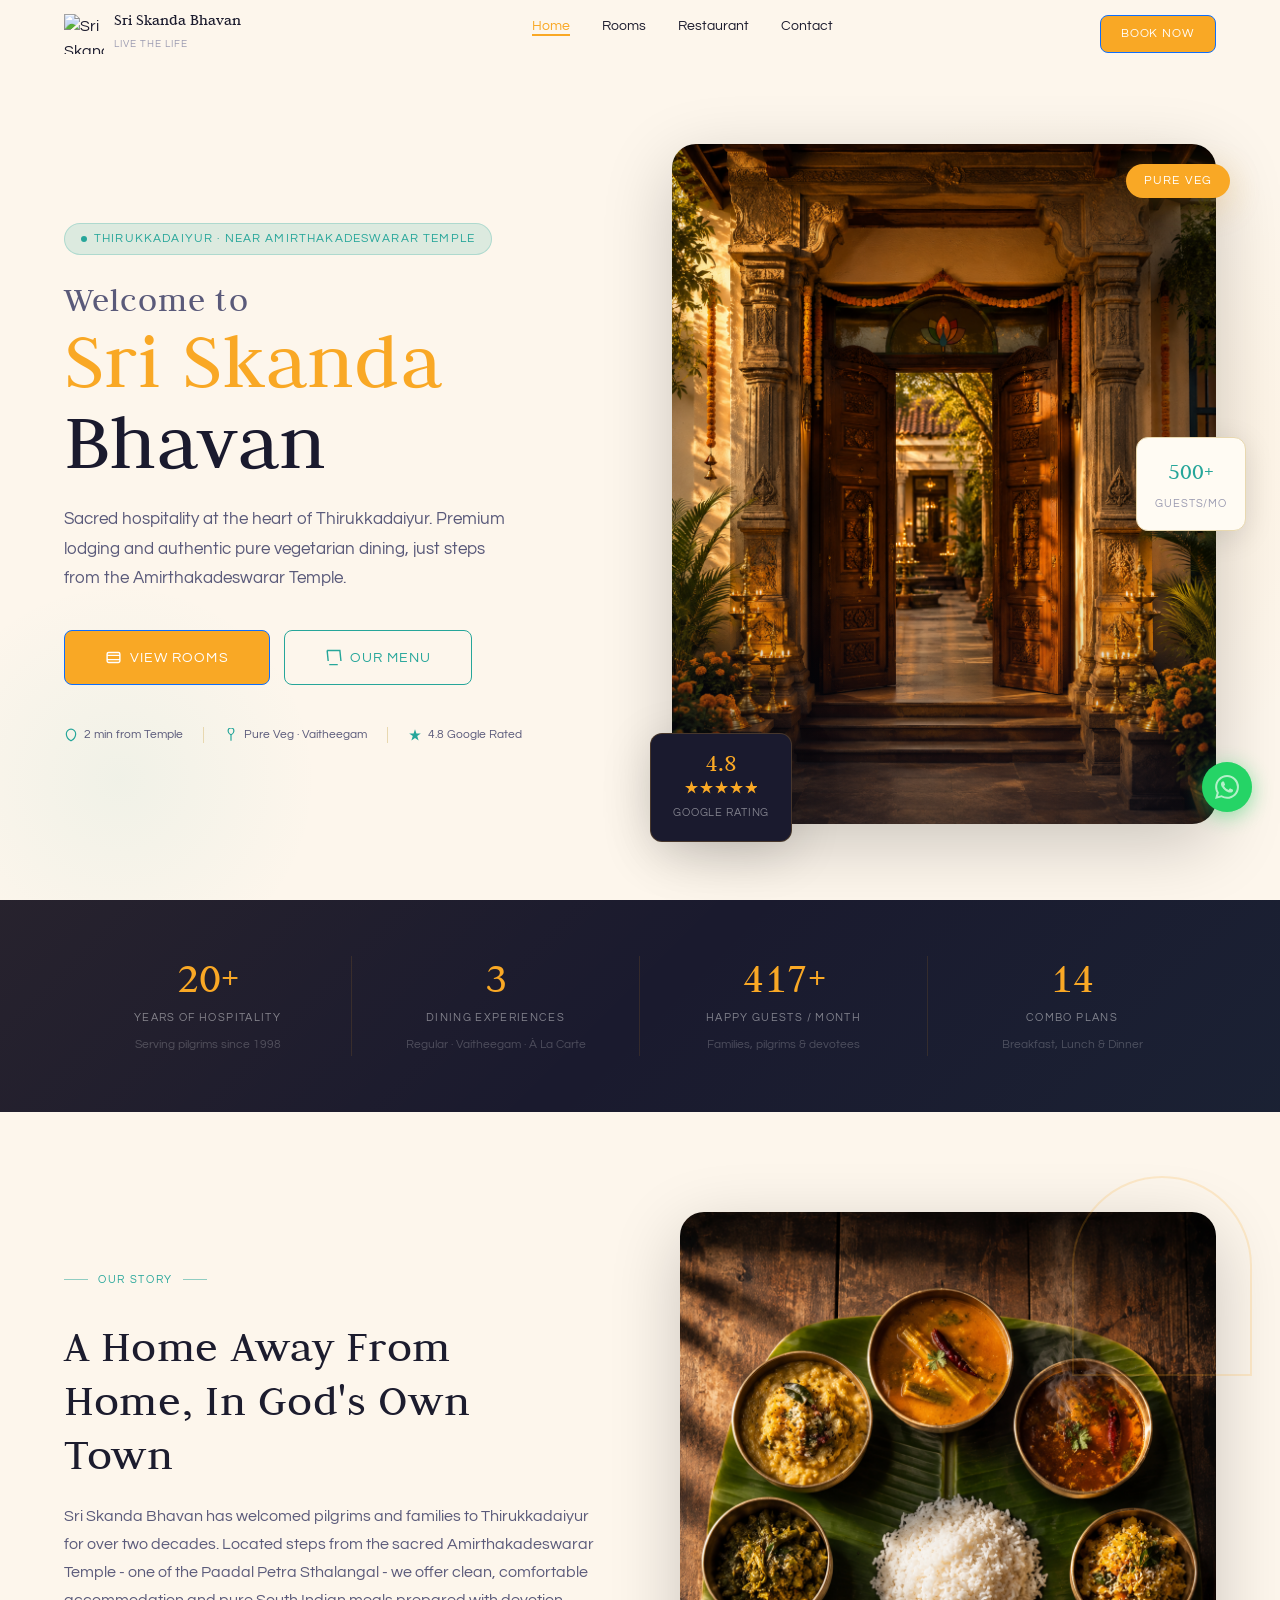
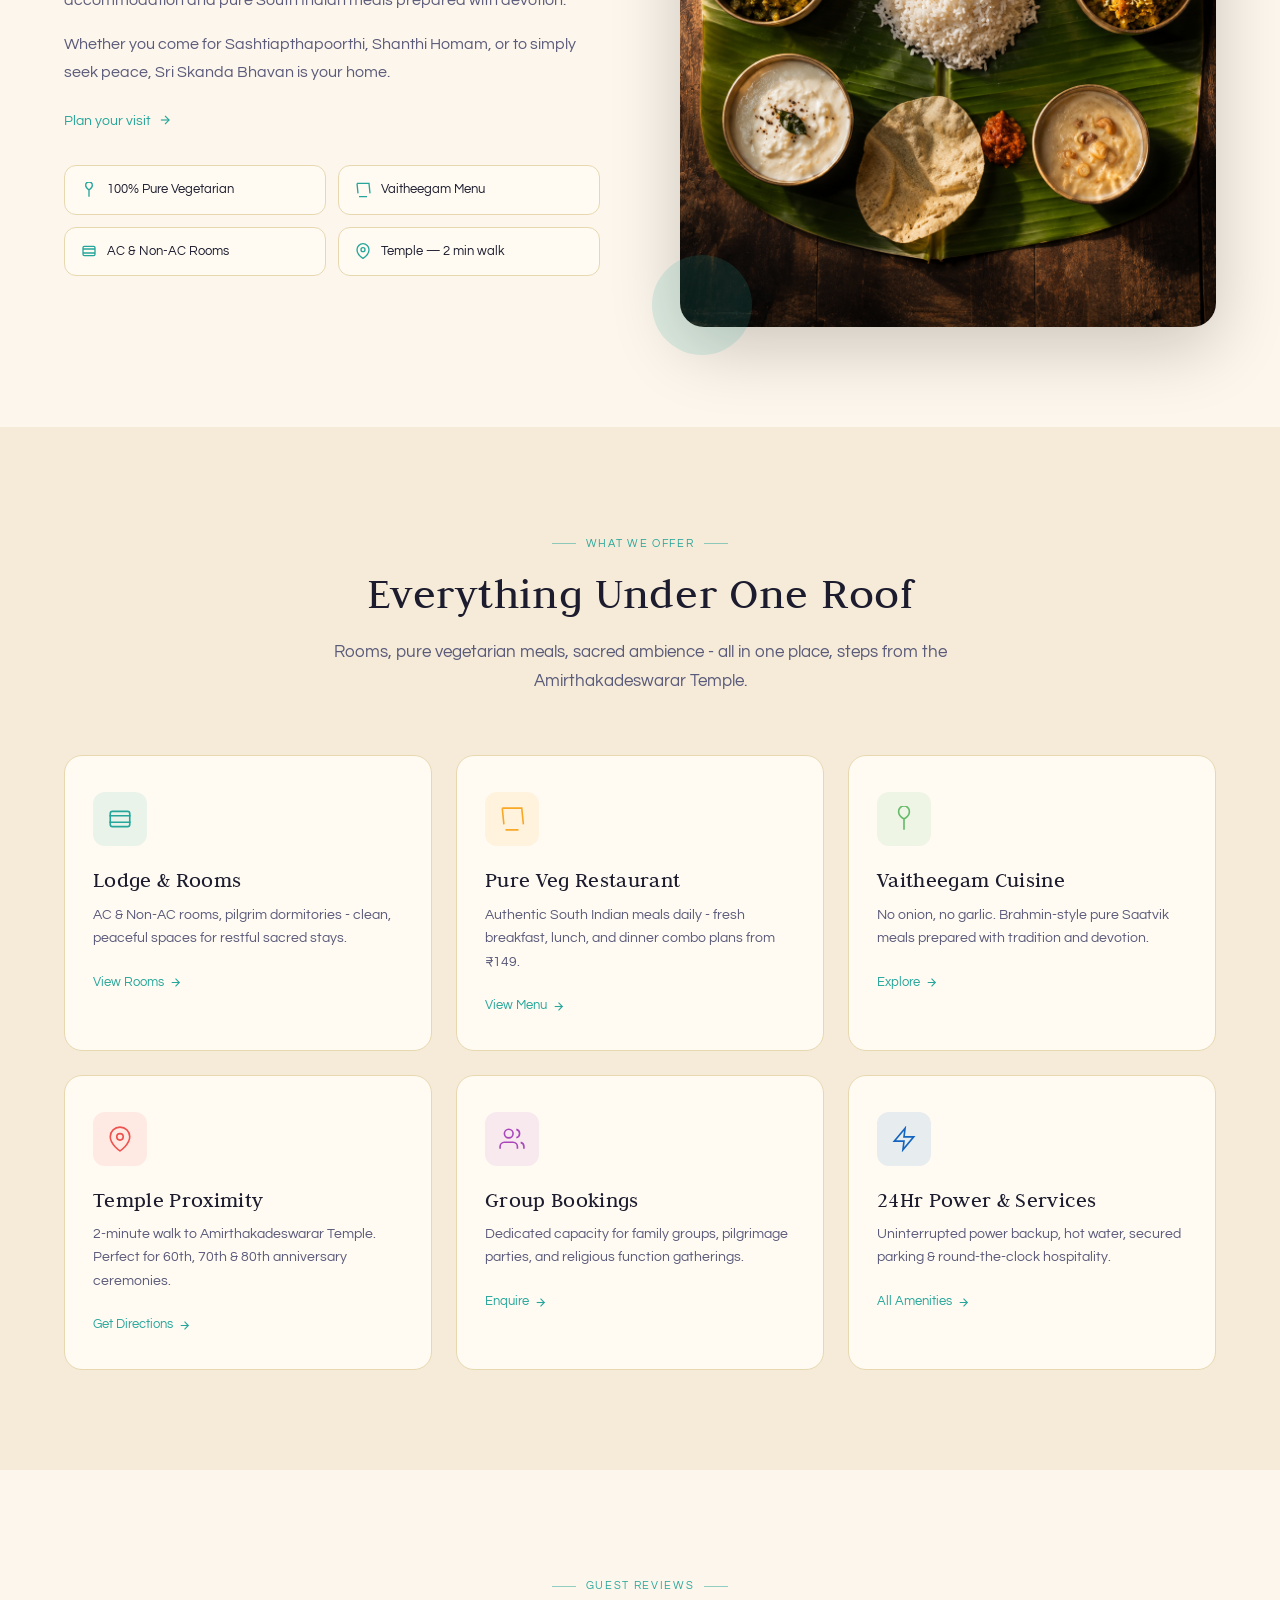
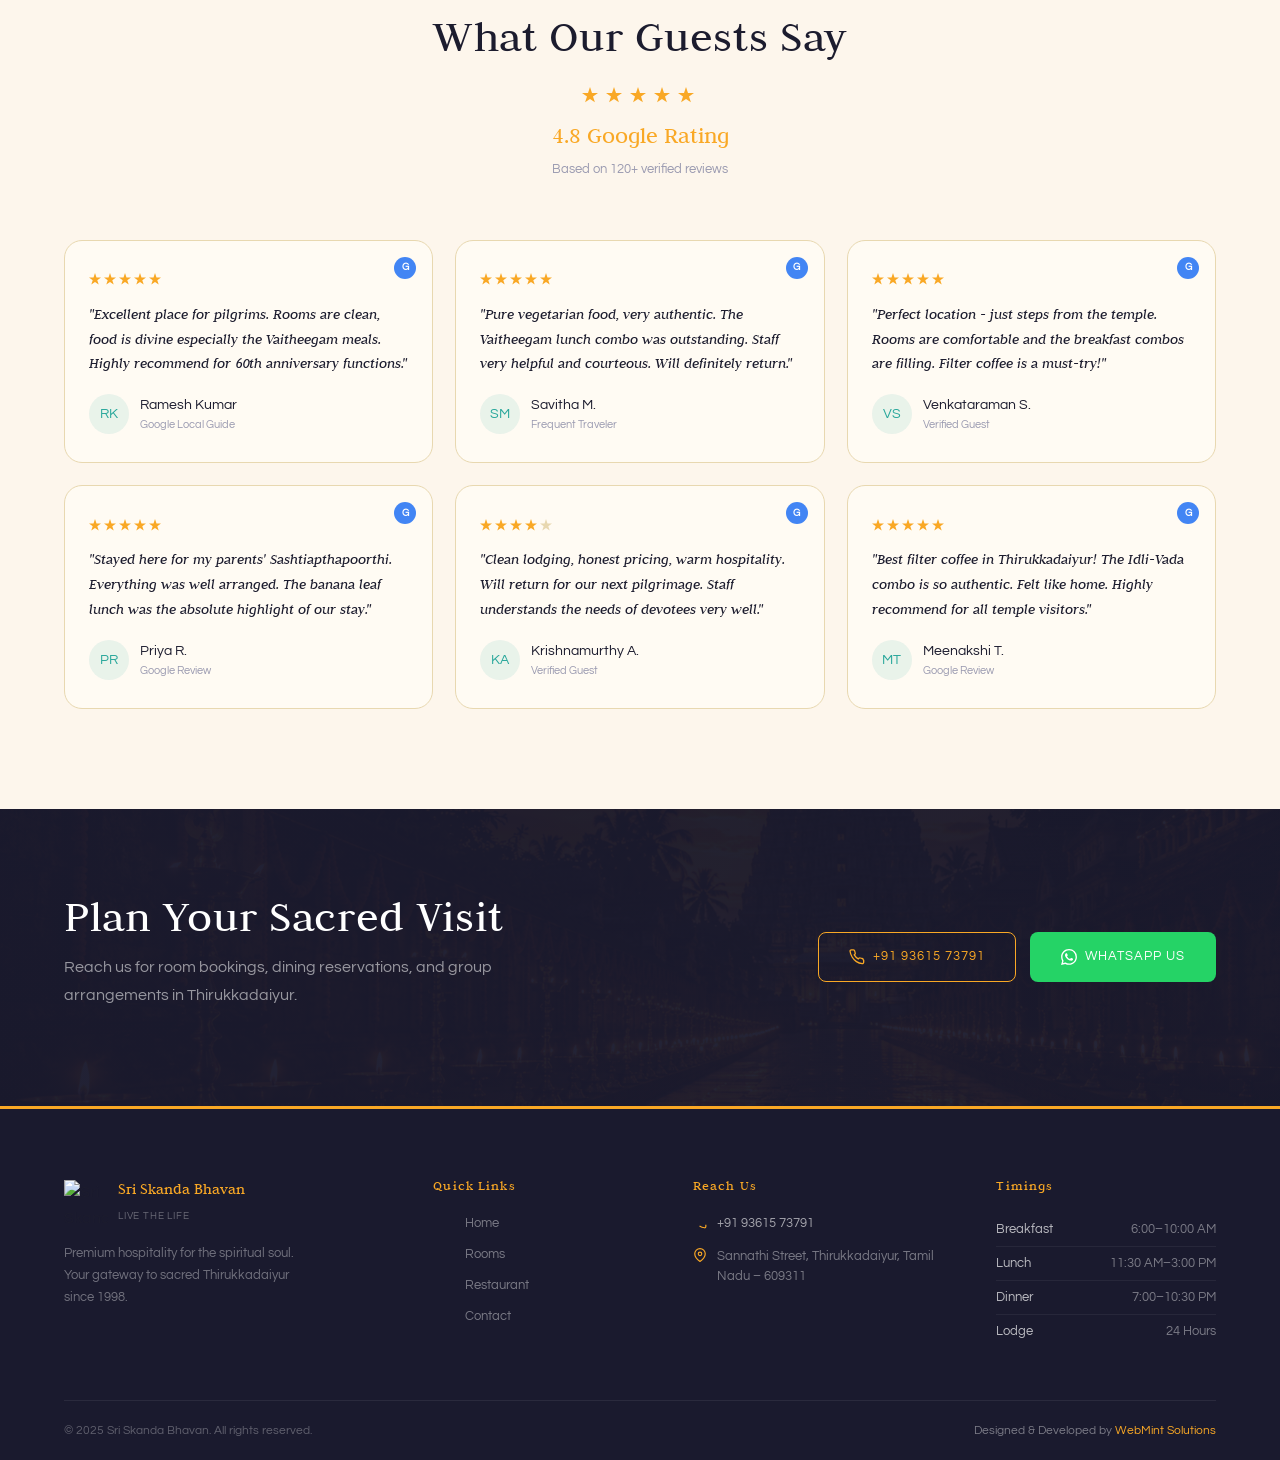
==== commit cad1800f: "final" ====
--- a/index.html
+++ b/index.html
@@ -6,7 +6,7 @@
 
 <!-- ═══ PRIMARY SEO ═══════════════════════════════════════════ -->
 <title>Sri Skanda Bhavan Thirukkadaiyur | Hotel, Lodge &amp; Pure Veg Restaurant Near Amirthakadeswarar Temple</title>
-<meta name="description" content="Sri Skanda Bhavan - Premium hotel, lodge &amp; authentic South Indian pure vegetarian restaurant in Thirukkadaiyur, Tamil Nadu. 2 min from Amirthakadeswarar Temple. Ideal for Sashtiapthapoorthi, Shanthi Homam &amp; pilgrim stays. Book rooms &amp; order meals via WhatsApp +91 82480 77837." />
+<meta name="description" content="Sri Skanda Bhavan - Premium hotel, lodge &amp; authentic South Indian pure vegetarian restaurant in Thirukkadaiyur, Tamil Nadu. 2 min from Amirthakadeswarar Temple. Ideal for Sashtiapthapoorthi, Shanthi Homam &amp; pilgrim stays. Book rooms &amp; order meals via WhatsApp +91 93615 73791." />
 <meta name="keywords" content="Sri Skanda Bhavan, Thirukkadaiyur hotel, Thirukkadaiyur lodge, Amirthakadeswarar Temple hotel, pure veg hotel Thirukkadaiyur, Vaitheegam food Thirukkadaiyur, Sashtiapthapoorthi hotel, pilgrim hotel Thirukkadaiyur, South Indian vegetarian restaurant, banana leaf lunch Thirukkadaiyur, hotel near Amirthakadeswarar, Tamil Nadu pilgrim lodge" />
 <link rel="canonical" href="https://srishandabhavan.in/" />
 <meta name="robots" content="index, follow" />
@@ -46,7 +46,7 @@
   "url": "https://srishandabhavan.in/",
   "logo": "assets/images/logo.PNG",
   "image": ["assets/images/skanda-home-hero.png", "assets/images/skanda-home-about.png"],
-  "telephone": "+918248077837",
+  "telephone": "+919361573791",
   "email": "hello@webmintsolution.online",
   "address": {
     "@type": "PostalAddress",
@@ -96,7 +96,7 @@
     "url": "https://srishandabhavan.in/restaurant.html"
   },
   "sameAs": [
-    "https://wa.me/918248077837"
+    "https://wa.me/919361573791"
   ]
 }
 </script>
@@ -152,7 +152,7 @@
       "name": "How do I book a room or order food at Sri Skanda Bhavan?",
       "acceptedAnswer": {
         "@type": "Answer",
-        "text": "You can book rooms or place food orders directly via WhatsApp at +91 82480 77837, or call us directly. We also accept walk-in guests subject to availability."
+        "text": "You can book rooms or place food orders directly via WhatsApp at +91 93615 73791, or call us directly. We also accept walk-in guests subject to availability."
       }
     }
   ]
@@ -477,7 +477,7 @@
         <svg width="16" height="16" viewBox="0 0 24 24" fill="none" stroke="currentColor" stroke-width="2"><path d="M22 16.92v3a2 2 0 0 1-2.18 2 19.79 19.79 0 0 1-8.63-3.07A19.5 19.5 0 0 1 4.69 12 19.79 19.79 0 0 1 1.61 3.44 2 2 0 0 1 3.6 1.27h3a2 2 0 0 1 2 1.72c.127.96.361 1.903.7 2.81a2 2 0 0 1-.45 2.11L7.91 8.86a16 16 0 0 0 6 6l.91-.91a2 2 0 0 1 2.11-.45c.907.339 1.85.573 2.81.7a2 2 0 0 1 1.72 2.04z"/></svg>
         +91 93615 73791
       </a>
-      <a href="https://wa.me/918248077837?text=Hi%20Sri%20Skanda%20Bhavan!%20I%20would%20like%20to%20enquire%20about%20your%20services." target="_blank" rel="noopener" class="btn btn-whatsapp">
+      <a href="https://wa.me/919361573791?text=Hi%20Sri%20Skanda%20Bhavan!%20I%20would%20like%20to%20enquire%20about%20your%20services." target="_blank" rel="noopener" class="btn btn-whatsapp">
         <svg width="16" height="16" viewBox="0 0 24 24" fill="currentColor"><path d="M17.472 14.382c-.297-.149-1.758-.867-2.03-.967-.273-.099-.471-.148-.67.15-.197.297-.767.966-.94 1.164-.173.199-.347.223-.644.075-.297-.15-1.255-.463-2.39-1.475-.883-.788-1.48-1.761-1.653-2.059-.173-.297-.018-.458.13-.606.134-.133.298-.347.446-.52.149-.174.198-.298.298-.497.099-.198.05-.371-.025-.52-.075-.149-.669-1.612-.916-2.207-.242-.579-.487-.5-.669-.51-.173-.008-.371-.01-.57-.01-.198 0-.52.074-.792.372-.272.297-1.04 1.016-1.04 2.479 0 1.462 1.065 2.875 1.213 3.074.149.198 2.096 3.2 5.077 4.487.709.306 1.262.489 1.694.625.712.227 1.36.195 1.871.118.571-.085 1.758-.719 2.006-1.413.248-.694.248-1.289.173-1.413-.074-.124-.272-.198-.57-.347m-5.421 7.403h-.004a9.87 9.87 0 0 1-5.031-1.378l-.361-.214-3.741.982.998-3.648-.235-.374a9.86 9.86 0 0 1-1.51-5.26c.001-5.45 4.436-9.884 9.888-9.884 2.64 0 5.122 1.03 6.988 2.898a9.825 9.825 0 0 1 2.893 6.994c-.003 5.45-4.437 9.884-9.885 9.884m8.413-18.297A11.815 11.815 0 0 0 12.05 0C5.495 0 .16 5.335.157 11.892c0 2.096.547 4.142 1.588 5.945L.057 24l6.305-1.654a11.882 11.882 0 0 0 5.683 1.448h.005c6.554 0 11.89-5.335 11.893-11.893a11.821 11.821 0 0 0-3.48-8.413Z"/></svg>
         WhatsApp Us
       </a>
@@ -509,7 +509,7 @@
         <h5>Reach Us</h5>
         <div class="f-contact-item">
           <svg width="14" height="14" viewBox="0 0 24 24" fill="none" stroke="currentColor" stroke-width="2"><path d="M22 16.92v3a2 2 0 0 1-2.18 2 19.79 19.79 0 0 1-8.63-3.07"/></svg>
-          <a href="tel:+918248077837" style="color:rgba(255,255,255,0.6)">+91 82480 77837</a>
+          <a href="tel:+919361573791" style="color:rgba(255,255,255,0.6)">+91 93615 73791</a>
         </div>
         <div class="f-contact-item">
           <svg width="14" height="14" viewBox="0 0 24 24" fill="none" stroke="currentColor" stroke-width="2"><path d="M21 10c0 7-9 13-9 13s-9-6-9-13a9 9 0 0 1 18 0z"/><circle cx="12" cy="10" r="3"/></svg>
@@ -526,7 +526,7 @@
     </div>
     <div class="footer-bottom">
       <span>&copy; 2025 Sri Skanda Bhavan. All rights reserved.</span>
-      <span class="wm">Designed &amp; Developed by <strong>WebMint Solutions</strong></span>
+      <span class="wm">Designed &amp; Developed by <strong><a href="https://webmintsolution.online" target="_blank" rel="noopener noreferrer">WebMint Solutions</a></strong></span>
     </div>
   </div>
 </footer>
@@ -534,7 +534,7 @@
 <button class="btt" aria-label="Back to top">
   <svg width="18" height="18" viewBox="0 0 24 24" fill="none" stroke="currentColor" stroke-width="2.5"><polyline points="18 15 12 9 6 15"/></svg>
 </button>
-<a class="float-wa" href="https://wa.me/918248077837" target="_blank" rel="noopener" aria-label="Chat with Sri Skanda Bhavan on WhatsApp">
+<a class="float-wa" href="https://wa.me/919361573791" target="_blank" rel="noopener" aria-label="Chat with Sri Skanda Bhavan on WhatsApp">
   <svg width="24" height="24" viewBox="0 0 24 24" fill="currentColor"><path d="M17.472 14.382c-.297-.149-1.758-.867-2.03-.967-.273-.099-.471-.148-.67.15-.197.297-.767.966-.94 1.164-.173.199-.347.223-.644.075-.297-.15-1.255-.463-2.39-1.475-.883-.788-1.48-1.761-1.653-2.059-.173-.297-.018-.458.13-.606.134-.133.298-.347.446-.52.149-.174.198-.298.298-.497.099-.198.05-.371-.025-.52-.075-.149-.669-1.612-.916-2.207-.242-.579-.487-.5-.669-.51-.173-.008-.371-.01-.57-.01-.198 0-.52.074-.792.372-.272.297-1.04 1.016-1.04 2.479 0 1.462 1.065 2.875 1.213 3.074.149.198 2.096 3.2 5.077 4.487.709.306 1.262.489 1.694.625.712.227 1.36.195 1.871.118.571-.085 1.758-.719 2.006-1.413.248-.694.248-1.289.173-1.413-.074-.124-.272-.198-.57-.347m-5.421 7.403h-.004a9.87 9.87 0 0 1-5.031-1.378l-.361-.214-3.741.982.998-3.648-.235-.374a9.86 9.86 0 0 1-1.51-5.26c.001-5.45 4.436-9.884 9.888-9.884 2.64 0 5.122 1.03 6.988 2.898a9.825 9.825 0 0 1 2.893 6.994c-.003 5.45-4.437 9.884-9.885 9.884m8.413-18.297A11.815 11.815 0 0 0 12.05 0C5.495 0 .16 5.335.157 11.892c0 2.096.547 4.142 1.588 5.945L.057 24l6.305-1.654a11.882 11.882 0 0 0 5.683 1.448h.005c6.554 0 11.89-5.335 11.893-11.893a11.821 11.821 0 0 0-3.48-8.413Z"/></svg>
 </a>
 <div class="lightbox" role="dialog" aria-label="Image viewer"><span class="lightbox-close" aria-label="Close">&#10005;</span><img src="" alt="" /></div>
